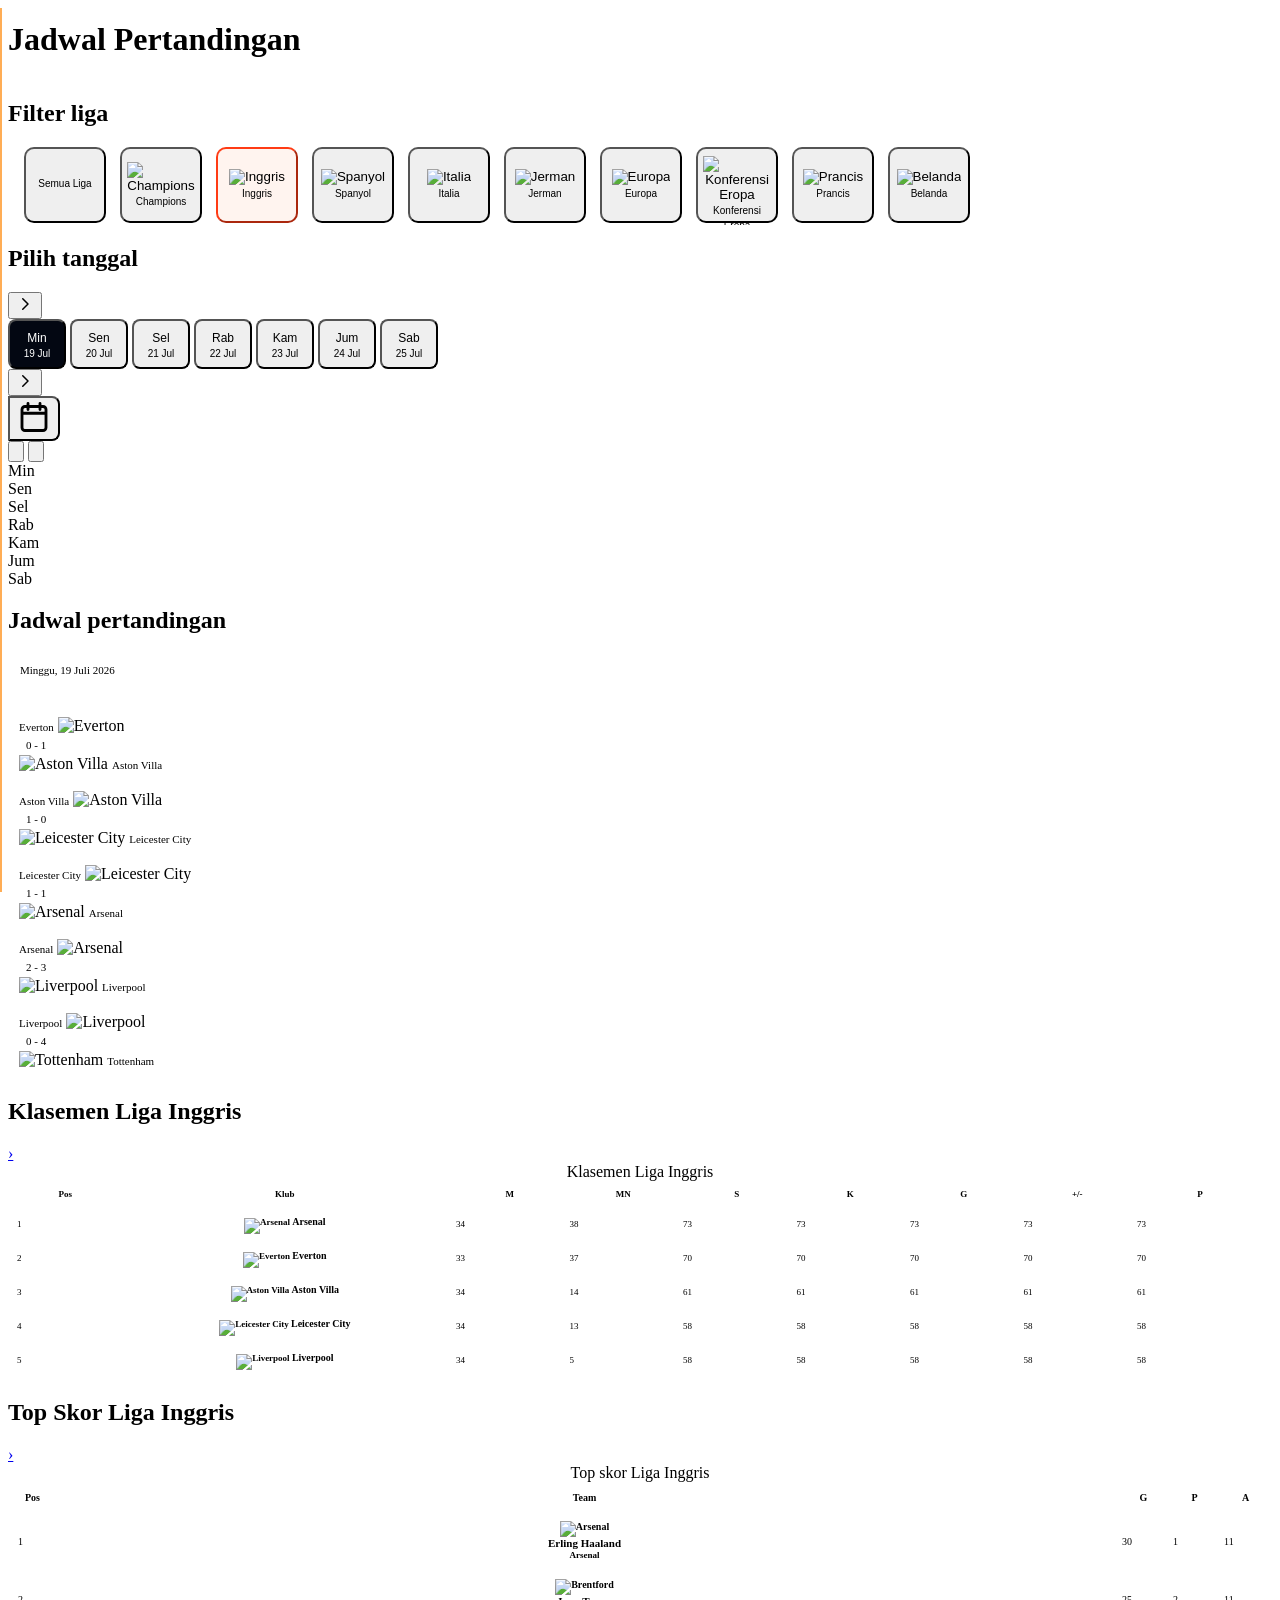
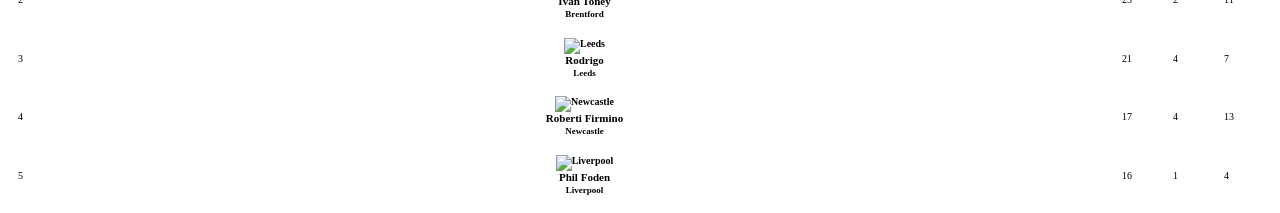
==== mobile/index.html @ e012c2a7 "chore(setup): initial commit" ====
<!doctype html>
<html lang="id">
  <head>
    <meta charset="UTF-8" />
    <meta name="viewport" content="width=device-width, initial-scale=1.0" />
    <title>Jadwal Pertandingan - Liga Inggris</title>

    <link rel="preconnect" href="https://fonts.googleapis.com" />
    <link rel="preconnect" href="https://fonts.gstatic.com" crossorigin />
    <link
      href="https://fonts.googleapis.com/css2?family=Inter:wght@400;500;600;700;800&display=swap"
      rel="stylesheet"
    />
    <script src="https://cdn.tailwindcss.com"></script>

    <script>
      // Tailwind runtime config untuk token desain yang dipakai di halaman ini.
      tailwind.config = {
        theme: {
          extend: {
            fontFamily: {
              sans: ["Inter", "sans-serif"],
            },
            colors: {
              ink: "#030712",
              orange: "#FF3B14",
              soft: "#F6F8FF",
              line: "#E5EAF4",
              defaultgray: "#4f4f4f",
            },
            boxShadow: {
              card: "0 1px 2px rgba(18, 35, 71, 0.03)",
              float: "0 12px 32px rgba(17, 24, 39, 0.12)",
            },
          },
        },
      };
    </script>

    <style>
      /* Mobile-first layout overrides untuk menjaga komponen tetap pas di viewport sempit. */
      html {
        scroll-behavior: smooth;
      }
      body {
        background: #fff;
        overflow-x: hidden;
      }
      .no-scrollbar::-webkit-scrollbar {
        display: none;
      }
      .no-scrollbar {
        -ms-overflow-style: none;
        scrollbar-width: none;
      }
      .league-card,
      .date-pill,
      .table-row {
        transition: 160ms ease;
      }

      /* State terpilih diset dari JavaScript saat filter liga/tanggal berubah. */
      .selected-league {
        background: #fff4ef !important;
        border-color: #ff3b14 !important;
      }
      .selected-date {
        background: #030712 !important;
        color: #fff !important;
      }
      .selected-date .date-sub {
        color: #fff !important;
      }
      .calendar-date-disabled {
        opacity: 0.35;
        cursor: not-allowed;
      }
      .table-row:last-child {
        border-bottom: 0;
      }
      .rank-line::before {
        content: "";
        position: absolute;
        left: 0px;
        top: 8px;
        bottom: 8px;
        width: 2px;
        background: transparent;
      }
      .rank-line.top-zone::before {
        background: #19c37d;
      }
      .rank-line.neutral-zone::before {
        background: #ffad55;
      }

      /* Komponen filter liga dibuat melebar agar bisa discroll horizontal di mobile. */
      main {
        width: 100%;
        max-width: none;
        padding: 0 !important;
      }
      .league-section {
        width: 100vw;
        overflow: hidden;
      }
      .league-filter-wrap {
        width: 100%;
        overflow-x: auto;
        padding: 0 16px 2px;
      }
      #league-filters {
        display: flex !important;
        width: max-content;
        gap: 14px !important;
      }
      .league-card {
        flex: 0 0 82px;
        width: 82px;
        min-width: 82px;
        height: 76px;
        min-height: 76px;
        padding: 7px 5px !important;
        gap: 5px !important;
        border-radius: 10px !important;
      }
      .league-card img {
        width: 27px !important;
        height: 27px !important;
      }
      .league-card > span {
        font-size: 10px !important;
        line-height: 1.15 !important;
      }
      .league-card > div {
        transform: scale(0.72);
        margin: -5px 0;
      }
      .date-picker-shell {
        border-radius: 8px 0 0 8px !important;
      }
      #date-pills-container {
        justify-content: flex-start !important;
        overflow-x: auto !important;
        scrollbar-width: none;
        -ms-overflow-style: none;
      }
      .date-pill {
        flex: 0 0 58px !important;
        min-width: 58px !important;
        max-width: 58px !important;
        height: 50px !important;
        padding: 9px 4px !important;
        border-radius: 8px !important;
      }
      .date-pill span:first-child {
        font-size: 12px !important;
        line-height: 1 !important;
      }
      .date-pill .date-sub {
        margin-top: 5px !important;
        font-size: 10px !important;
        line-height: 1 !important;
        white-space: nowrap;
      }
      #prev-days,
      #next-days {
        width: 34px !important;
      }
      #calendar-toggle-btn {
        width: 52px !important;
        border-radius: 0 8px 8px 0 !important;
        box-shadow: none !important;
      }

      /* Card pertandingan dipadatkan agar nama tim, logo, dan skor tetap satu baris. */
      #match-content-container {
        margin-top: -2px;
      }
      #match-content-container article {
        border-radius: 12px !important;
      }
      #match-content-container article > div:first-child {
        min-height: 40px;
        padding: 8px 12px !important;
      }
      #match-content-container article > div:first-child span {
        font-size: 11px !important;
      }
      #match-content-container article > div:last-child > div {
        min-height: 50px;
        padding: 9px 11px !important;
      }
      #match-content-container article img {
        width: 23px !important;
        height: 23px !important;
      }
      #match-content-container article .grid {
        gap: 6px !important;
      }
      #match-content-container article .grid > div:first-child,
      #match-content-container article .grid > div:last-child {
        gap: 6px !important;
      }
      #match-content-container article .grid > div:first-child span,
      #match-content-container article .grid > div:last-child span {
        font-size: 11px !important;
      }
      #match-content-container article .grid > div:nth-child(2) {
        padding: 4px 7px !important;
        font-size: 11px !important;
      }

      /* Tabel memakai fixed layout dan ellipsis agar kolom statistik tidak overflow. */
      #standings-table,
      #scorers-table {
        width: 100% !important;
        min-width: 0 !important;
        table-layout: fixed;
      }
      #standings-table th,
      #standings-table td {
        padding: 7px 2px !important;
        font-size: 9px !important;
        line-height: 1.1;
      }
      #standings-table th {
        white-space: nowrap;
      }
      #standings-table th:first-child,
      #standings-table td:first-child {
        width: 27px !important;
        padding-left: 7px !important;
      }
      #standings-table th:nth-child(2),
      #standings-table td:nth-child(2) {
        width: 110px !important;
      }
      #standings-table th:nth-child(n + 3):nth-child(-n + 8),
      #standings-table td:nth-child(n + 3):nth-child(-n + 8) {
        width: 34px !important;
      }
      #standings-table th:last-child,
      #standings-table td:last-child {
        width: 37px !important;
        padding-right: 7px !important;
      }
      #standings-table .club-cell {
        min-width: 0;
        gap: 5px !important;
      }
      #standings-table .club-cell img {
        width: 19px !important;
        height: 19px !important;
        flex-shrink: 0;
      }
      #standings-table .club-cell span {
        min-width: 0;
        overflow: hidden;
        text-overflow: ellipsis;
        white-space: nowrap;
        font-size: 10px !important;
      }
      #scorers-table th,
      #scorers-table td {
        padding: 8px 3px !important;
        font-size: 10px !important;
      }
      #scorers-table th:first-child,
      #scorers-table td:first-child {
        width: 29px !important;
        padding-left: 8px !important;
      }
      #scorers-table th:nth-child(2),
      #scorers-table td:nth-child(2) {
        width: auto !important;
      }
      #scorers-table th:nth-child(n + 3),
      #scorers-table td:nth-child(n + 3) {
        width: 43px !important;
      }
      #scorers-table .player-cell {
        min-width: 0;
        gap: 6px !important;
      }
      #scorers-table .player-cell img {
        width: 21px !important;
        height: 21px !important;
        flex-shrink: 0;
      }
      #scorers-table .player-name {
        font-size: 11px !important;
        line-height: 1.15 !important;
        white-space: nowrap;
        overflow: hidden;
        text-overflow: ellipsis;
      }
      #scorers-table .player-club {
        margin-top: 2px !important;
        font-size: 9px !important;
        line-height: 1.1 !important;
        white-space: nowrap;
        overflow: hidden;
        text-overflow: ellipsis;
      }
    </style>
  </head>

  <body class="bg-white text-ink font-sans antialiased">
    <div class="w-full">
      <main>
        <!-- Header utama halaman jadwal. -->
        <header class="px-4 pt-5 mb-6" aria-labelledby="page-title">
          <div class="flex items-end justify-between gap-4">
            <div>
              <h1
                id="page-title"
                class="text-[30px] font-extrabold leading-none"
              >
                Jadwal Pertandingan
              </h1>
            </div>
          </div>
        </header>

        <!-- Filter liga dirender dari array leagueFilters di script. -->
        <section
          class="league-section mb-5 -mr-5"
          aria-labelledby="league-filter-title"
        >
          <h2 id="league-filter-title" class="sr-only">Filter liga</h2>
          <div class="league-filter-wrap no-scrollbar">
            <div id="league-filters" class="flex"></div>
          </div>
        </section>

        <!-- Navigasi tanggal: pill 4 hari, tombol maju/mundur, dan popup kalender. -->
        <section
          class="relative mb-6 px-4"
          aria-labelledby="date-selector-title"
        >
          <h2 id="date-selector-title" class="sr-only">Pilih tanggal</h2>
          <div class="flex">
            <div
              class="date-picker-shell flex min-w-0 flex-1 items-center overflow-hidden rounded-lg border border-line bg-white shadow-card"
            >
              <button
                id="prev-days"
                type="button"
                aria-label="Hari sebelumnya"
                class="flex h-full w-8 shrink-0 items-center justify-center text-defaultgray transition hover:bg-gray-50 hover:text-ink"
              >
                <svg
                  viewBox="0 0 24 24"
                  class="h-4 w-4 rotate-180"
                  fill="none"
                  stroke="currentColor"
                  stroke-width="2"
                >
                  <path
                    stroke-linecap="round"
                    stroke-linejoin="round"
                    d="m9 5 7 7-7 7"
                  />
                </svg>
              </button>

              <div
                id="date-pills-container"
                class="no-scrollbar flex min-w-0 flex-1 items-stretch justify-center overflow-x-auto"
              ></div>

              <button
                id="next-days"
                type="button"
                aria-label="Hari berikutnya"
                class="flex h-full w-8 shrink-0 items-center justify-center text-defaultgray transition hover:bg-gray-50 hover:text-ink"
              >
                <svg
                  viewBox="0 0 24 24"
                  class="h-4 w-4"
                  fill="none"
                  stroke="currentColor"
                  stroke-width="2"
                >
                  <path
                    stroke-linecap="round"
                    stroke-linejoin="round"
                    d="m9 5 7 7-7 7"
                  />
                </svg>
              </button>
            </div>

            <button
              id="calendar-toggle-btn"
              type="button"
              title="Buka kalender"
              aria-haspopup="dialog"
              aria-controls="calendar-dropdown"
              aria-expanded="false"
              class="flex w-14 shrink-0 items-center justify-center rounded-lg border-y border-r border-line bg-white text-ink shadow-card transition hover:bg-gray-50"
            >
              <svg
                viewBox="0 0 24 24"
                class="h-[19px] w-[19px]"
                fill="none"
                stroke="currentColor"
                stroke-width="1.9"
              >
                <path
                  stroke-linecap="round"
                  stroke-linejoin="round"
                  d="M8 3v4M16 3v4M4.5 9.5h15M6 5h12a2 2 0 0 1 2 2v12a2 2 0 0 1-2 2H6a2 2 0 0 1-2-2V7a2 2 0 0 1 2-2Z"
                />
              </svg>
            </button>
          </div>

          <!-- Popup kalender dibuat ulang setiap bulan/tanggal berubah. -->
          <div
            id="calendar-dropdown"
            role="dialog"
            aria-label="Kalender pertandingan"
            aria-hidden="true"
            class="absolute -translate-x-1/2 left-1/2 top-[58px] z-50 w-[85svw] rounded-2xl border border-line bg-white p-4 shadow-float hidden"
          >
            <div
              class="mb-3 flex items-center justify-between border-b border-gray-100 pb-3"
            >
              <button
                id="cal-prev-month"
                type="button"
                class="rounded-lg p-2 hover:bg-gray-100"
              >
                <svg
                  viewBox="0 0 24 24"
                  class="h-4 w-4 rotate-180"
                  fill="none"
                  stroke="currentColor"
                  stroke-width="2"
                >
                  <path
                    stroke-linecap="round"
                    stroke-linejoin="round"
                    d="m9 5 7 7-7 7"
                  />
                </svg>
              </button>
              <span id="cal-month-year" class="text-sm font-bold"></span>
              <button
                id="cal-next-month"
                type="button"
                class="rounded-lg p-2 hover:bg-gray-100"
              >
                <svg
                  viewBox="0 0 24 24"
                  class="h-4 w-4"
                  fill="none"
                  stroke="currentColor"
                  stroke-width="2"
                >
                  <path
                    stroke-linecap="round"
                    stroke-linejoin="round"
                    d="m9 5 7 7-7 7"
                  />
                </svg>
              </button>
            </div>

            <div
              class="mb-2 grid grid-cols-7 gap-1 text-center text-[11px] font-bold text-gray-500"
            >
              <div>Min</div>
              <div>Sen</div>
              <div>Sel</div>
              <div>Rab</div>
              <div>Kam</div>
              <div>Jum</div>
              <div>Sab</div>
            </div>
            <div
              id="cal-days-grid"
              class="grid grid-cols-7 gap-1 text-center text-xs"
            ></div>
          </div>
        </section>

        <!-- Container hasil render jadwal pertandingan per tanggal dan liga. -->
        <section class="px-4" aria-labelledby="matches-title">
          <h2 id="matches-title" class="sr-only">Jadwal pertandingan</h2>
          <div
            id="match-content-container"
            class="space-y-5"
            aria-live="polite"
            aria-atomic="true"
          ></div>
        </section>

        <!-- Tabel klasemen dirender dari data standings. -->
        <section class="mt-8 px-4" aria-labelledby="standings-heading">
          <div class="mb-4 flex items-center justify-between gap-4">
            <div>
              <h2
                id="standings-heading"
                class="mt-1 text-lg font-extrabold tracking-[-0.02em]"
              >
                Klasemen Liga Inggris
              </h2>
            </div>
            <a
              href="#"
              aria-label="Lihat klasemen lengkap"
              class="shrink-0 text-base font-medium text-[#0042A5] hover:underline"
              >›</a
            >
          </div>

          <div
            class="overflow-hidden rounded-xl border border-line bg-white shadow-card"
          >
            <div class="overflow-hidden">
              <table id="standings-table" class="w-full border-collapse">
                <caption class="sr-only">
                  Klasemen Liga Inggris
                </caption>
                <thead class="bg-soft">
                  <tr
                    class="border-b border-line text-xs font-bold text-defaultgray"
                  >
                    <th scope="col" class="max-w-5 pl-2 py-3 text-left">Pos</th>
                    <th scope="col" class="max-w-20 px-2 py-3 text-left">
                      Klub
                    </th>
                    <th scope="col" class="max-w-5 py-3 text-center">M</th>
                    <th scope="col" class="max-w-5 py-3 text-center">MN</th>
                    <th scope="col" class="max-w-5 py-3 text-center">S</th>
                    <th scope="col" class="max-w-5 py-3 text-center">K</th>
                    <th scope="col" class="max-w-5 py-3 text-center">G</th>
                    <th scope="col" class="max-w-5 py-3 text-center">+/-</th>
                    <th scope="col" class="max-w-5 pr-2 py-3 text-center">P</th>
                  </tr>
                </thead>
                <tbody id="standings-body"></tbody>
              </table>
            </div>
          </div>
        </section>

        <!-- Tabel top skor dirender dari data scorers. -->
        <section class="mt-8 px-4" aria-labelledby="scorers-heading">
          <div class="mb-4 flex items-center justify-between gap-4">
            <div>
              <h2
                id="scorers-heading"
                class="mt-1 text-lg font-extrabold tracking-[-0.02em]"
              >
                Top Skor Liga Inggris
              </h2>
            </div>
            <a
              href="#"
              aria-label="Lihat top skor lengkap"
              class="shrink-0 text-base font-medium text-[#0042A5] hover:underline"
              >›</a
            >
          </div>

          <div
            class="overflow-hidden rounded-xl border border-line bg-white shadow-card"
          >
            <div class="overflow-hidden">
              <table id="scorers-table" class="w-full border-collapse">
                <caption class="sr-only">
                  Top skor Liga Inggris
                </caption>
                <thead class="bg-soft">
                  <tr
                    class="border-b border-line text-xs font-bold text-defaultgray"
                  >
                    <th scope="col" class="w-16 px-4 py-3 text-center">Pos</th>
                    <th scope="col" class="px-2 py-3 text-left">Team</th>
                    <th scope="col" class="w-24 px-4 py-3 text-center">G</th>
                    <th scope="col" class="w-24 px-4 py-3 text-center">P</th>
                    <th scope="col" class="w-24 px-4 py-3 text-center">A</th>
                  </tr>
                </thead>
                <tbody id="scorers-body"></tbody>
              </table>
            </div>
          </div>
        </section>
      </main>
    </div>

    <script>
      (() => {
        "use strict";

        // Data filter liga. id dipakai untuk mencocokkan item di matchDatabase.
        const leagueFilters = [
          {
            id: "semua",
            name: "Semua Liga",
            type: "grid",
          },
          {
            id: "champions",
            name: "Champions",
            logo: "https://assets.football-logos.cc/logos/italy/1500x1500/serie-a.0e7a37ed.png",
          },
          {
            id: "inggris",
            name: "Inggris",
            logo: "https://assets.football-logos.cc/logos/england/1500x1500/english-premier-league.4d68127f.png",
          },
          {
            id: "spanyol",
            name: "Spanyol",
            logo: "https://assets.football-logos.cc/logos/italy/1500x1500/juventus.309408e0.png",
          },
          {
            id: "italia",
            name: "Italia",
            logo: "https://assets.football-logos.cc/logos/italy/1500x1500/milan.6b4c62be.png",
          },
          {
            id: "jerman",
            name: "Jerman",
            logo: "https://assets.football-logos.cc/logos/italy/1500x1500/inter.d4ebfb95.png",
          },
          {
            id: "europa",
            name: "Europa",
            logo: "https://assets.football-logos.cc/logos/italy/1500x1500/napoli.3e57a185.png",
          },
          {
            id: "konferensi",
            name: "Konferensi Eropa",
            logo: "https://assets.football-logos.cc/logos/italy/1500x1500/roma.90753835.png",
          },
          {
            id: "prancis",
            name: "Prancis",
            logo: "https://assets.football-logos.cc/logos/italy/1500x1500/lazio.b6301260.png",
          },
          {
            id: "belanda",
            name: "Belanda",
            logo: "https://assets.football-logos.cc/logos/italy/1500x1500/fiorentina.3a19a902.png",
          },
        ];

        // Lookup logo tim. Fallback logo dipakai saat nama tim tidak ada di mapping ini.
        const teamLogo = {
          Everton:
            "https://assets.football-logos.cc/logos/england/1500x1500/everton.61ae3574.png",
          "Aston Villa":
            "https://assets.football-logos.cc/logos/england/1500x1500/aston-villa.5265a6b0.png",
          "Leicester City":
            "https://assets.football-logos.cc/logos/england/1500x1500/brentford.b03197ef.png",
          Arsenal:
            "https://assets.football-logos.cc/logos/england/1500x1500/arsenal.d4144b2a.png",
          Liverpool:
            "https://assets.football-logos.cc/logos/england/1500x1500/liverpool.d03fd250.png",
          Tottenham:
            "https://assets.football-logos.cc/logos/england/1500x1500/tottenham.b32501c6.png",
          "Manchester City":
            "https://assets.football-logos.cc/logos/england/1500x1500/manchester-city.8d2b6688.png",
          "Manchester United":
            "https://assets.football-logos.cc/logos/england/1500x1500/manchester-united.104c5aa9.png",
          Leverkusen:
            "https://assets.football-logos.cc/logos/england/1500x1500/newcastle.c19d66db.png",
          Leipzig:
            "https://assets.football-logos.cc/logos/england/1500x1500/arsenal.d4144b2a.png",
          "Bayern Munchen":
            "https://assets.football-logos.cc/logos/england/1500x1500/newcastle.c19d66db.png",
          Dortmund:
            "https://assets.football-logos.cc/logos/england/1500x1500/arsenal.d4144b2a.png",
          Ajax: "https://assets.football-logos.cc/logos/england/1500x1500/everton.61ae3574.png",
          Porto:
            "https://assets.football-logos.cc/logos/england/1500x1500/aston-villa.5265a6b0.png",
        };

        // Data jadwal dummy per tanggal: [leagueId, homeTeam, awayTeam, scoreOrTime].
        const matchDatabase = {
          "2026-07-19": [
            ["inggris", "Everton", "Aston Villa", "0 - 1"],
            ["inggris", "Aston Villa", "Leicester City", "1 - 0"],
            ["inggris", "Leicester City", "Arsenal", "1 - 1"],
            ["inggris", "Arsenal", "Liverpool", "2 - 3"],
            ["inggris", "Liverpool", "Tottenham", "0 - 4"],
          ],
          "2026-07-20": [
            ["inggris", "Everton", "Aston Villa", "20:00"],
            ["inggris", "Leicester City", "Arsenal", "21:00"],
            ["spanyol", "Real Madrid", "Barcelona", "22:00"],
          ],
          "2026-07-21": [
            ["italia", "Juventus", "AC Milan", "20:30"],
            ["inggris", "Liverpool", "Tottenham", "01:30"],
          ],
          "2026-07-22": [["jerman", "Bayern Munchen", "Dortmund", "21:00"]],
          "2026-07-23": [
            ["champions", "Everton", "Aston Villa", "20:00"],
            ["champions", "Leicester City", "Arsenal", "21:00"],
            ["inggris", "Liverpool", "Tottenham", "01:30"],
            ["spanyol", "Valencia", "Sevilla", "20:00"],
            ["italia", "Inter Milan", "Napoli", "22:00"],
          ],
          "2026-07-24": [["jerman", "Leverkusen", "Leipzig", "19:30"]],
          "2026-07-25": [["europa", "Ajax", "Porto", "21:00"]],
          "2026-07-26": [
            ["inggris", "Manchester City", "Manchester United", "17:00"],
          ],
        };

        // Data klasemen dan top skor sementara untuk mengisi tabel di bawah jadwal.
        const standings = [
          {
            pos: 1,
            club: "Arsenal",
            played: 34,
            win: 38,
            draw: 73,
            loss: 73,
            goals: 73,
            diff: 73,
            points: 73,
          },
          {
            pos: 2,
            club: "Everton",
            played: 33,
            win: 37,
            draw: 70,
            loss: 70,
            goals: 70,
            diff: 70,
            points: 70,
          },
          {
            pos: 3,
            club: "Aston Villa",
            played: 34,
            win: 14,
            draw: 61,
            loss: 61,
            goals: 61,
            diff: 61,
            points: 61,
          },
          {
            pos: 4,
            club: "Leicester City",
            played: 34,
            win: 13,
            draw: 58,
            loss: 58,
            goals: 58,
            diff: 58,
            points: 58,
          },
          {
            pos: 5,
            club: "Liverpool",
            played: 34,
            win: 5,
            draw: 58,
            loss: 58,
            goals: 58,
            diff: 58,
            points: 58,
          },
        ];

        const scorers = [
          {
            pos: 1,
            player: "Erling Haaland",
            club: "Arsenal",
            goals: 30,
            pen: 1,
            assist: 11,
          },
          {
            pos: 2,
            player: "Ivan Toney",
            club: "Brentford",
            goals: 25,
            pen: 2,
            assist: 11,
          },
          {
            pos: 3,
            player: "Rodrigo",
            club: "Leeds",
            goals: 21,
            pen: 4,
            assist: 7,
          },
          {
            pos: 4,
            player: "Roberti Firmino",
            club: "Newcastle",
            goals: 17,
            pen: 4,
            assist: 13,
          },
          {
            pos: 5,
            player: "Phil Foden",
            club: "Liverpool",
            goals: 16,
            pen: 1,
            assist: 4,
          },
        ];

        const daysIndo = [
          "Minggu",
          "Senin",
          "Selasa",
          "Rabu",
          "Kamis",
          "Jumat",
          "Sabtu",
        ];
        const monthsIndo = [
          "Januari",
          "Februari",
          "Maret",
          "April",
          "Mei",
          "Juni",
          "Juli",
          "Agustus",
          "September",
          "Oktober",
          "November",
          "Desember",
        ];

        // State halaman. currentDate dan selectedLeague menjadi sumber utama render.
        let currentDate = new Date(2026, 6, 19);
        let selectedLeague = "inggris";
        let calendarDate = new Date(currentDate);

        // Cache elemen DOM yang sering di-update supaya render function tetap ringkas.
        const leagueFiltersEl = document.getElementById("league-filters");
        const datePillsContainer = document.getElementById(
          "date-pills-container",
        );
        const matchContentContainer = document.getElementById(
          "match-content-container",
        );
        const calendarDropdown = document.getElementById("calendar-dropdown");
        const calendarToggleBtn = document.getElementById(
          "calendar-toggle-btn",
        );
        const calMonthYear = document.getElementById("cal-month-year");
        const calDaysGrid = document.getElementById("cal-days-grid");
        const standingsBody = document.getElementById("standings-body");
        const scorersBody = document.getElementById("scorers-body");
        const syncCalendarState = (isVisible) => {
          calendarToggleBtn.setAttribute("aria-expanded", String(isVisible));
          calendarDropdown.setAttribute("aria-hidden", String(!isVisible));
        };

        // Helper format tanggal untuk key database dan label tanggal berbahasa Indonesia.
        const formatDateKey = (date) =>
          `${date.getFullYear()}-${String(date.getMonth() + 1).padStart(2, "0")}-${String(date.getDate()).padStart(2, "0")}`;

        const niceDate = (date) =>
          `${daysIndo[date.getDay()]}, ${date.getDate()} ${monthsIndo[date.getMonth()]} ${date.getFullYear()}`;

        const leagueById = (id) => leagueFilters.find((l) => l.id === id);

        // Render filter liga dan bind ulang click listener setelah innerHTML diganti.
        function renderLeagueFilters() {
          leagueFiltersEl.innerHTML = leagueFilters
            .map((league) => {
              const isActive = selectedLeague === league.id;

              return `
            <button
              type="button"
              data-league="${league.id}"
              aria-pressed="${isActive}"
              class="league-card flex flex-col items-center justify-center gap-3 rounded-xl border border-line first:bg-white bg-[#F6F8FF] px-4 py-3 text-center hover:selected-league ${isActive ? "selected-league" : ""}"
            >
              ${
                league.type === "grid"
                  ? `
                    <div class="grid grid-cols-2 gap-1.5">
                      ${Array.from({ length: 4 })
                        .map(
                          () =>
                            `<span class="h-3.5 w-3.5 rounded-[2px] bg-defaultgray"></span>`,
                        )
                        .join("")}
                    </div>
                  `
                  : `<img src="${league.logo}" alt="${league.name}" class="h-10 w-10 object-contain" />`
              }
              <span class="${isActive ? "font-semibold text-ink" : "text-[#030712]"} text-[12px] leading-tight">
                ${league.name === "Konferensi Eropa" ? "Konferensi<br>Eropa" : league.name}
              </span>
            </button>
          `;
            })
            .join("");

          leagueFiltersEl
            .querySelectorAll("[data-league]")
            .forEach((button) => {
              button.addEventListener("click", () => {
                selectedLeague = button.dataset.league;
                renderLeagueFilters();
                renderMatches();
              });
            });
        }

        // Render empat pill tanggal berurutan dimulai dari currentDate.
        function renderDatePills() {
          const start = new Date(currentDate);

          datePillsContainer.innerHTML = Array.from({ length: 7 })
            .map((_, index) => {
              const date = new Date(start);
              date.setDate(start.getDate() + index);

              const selected =
                formatDateKey(date) === formatDateKey(currentDate);
              return `
            <button
              type="button"
              data-date="${formatDateKey(date)}"
              aria-pressed="${selected}"
              class="date-pill px-2 py-2 rounded-lg ${selected ? "selected-date" : "hover:bg-gray-50"}"
            >
              <span class="block text-xs font-bold">${daysIndo[date.getDay()].slice(0, 3)}</span>
              <span class="date-sub block text-[10px] ${selected ? "text-white" : "text-[#030712]"}">
                ${date.getDate()} ${monthsIndo[date.getMonth()].slice(0, 3)}
              </span>
            </button>
          `;
            })
            .join("");

          datePillsContainer
            .querySelectorAll("[data-date]")
            .forEach((button) => {
              button.addEventListener("click", () => {
                currentDate = new Date(`${button.dataset.date}T00:00:00`);
                renderDatePills();
                renderMatches();
              });
            });
        }

        // Template satu baris pertandingan. value bisa berupa skor final atau jam kick-off.
        function matchRow(home, away, value) {
          const homeLogo =
            teamLogo[home] ||
            "https://assets.football-logos.cc/logos/england/1500x1500/everton.61ae3574.png";
          const awayLogo =
            teamLogo[away] ||
            "https://assets.football-logos.cc/logos/england/1500x1500/aston-villa.5265a6b0.png";
          const isScore = value.includes("-");

          return `
          <div class="grid grid-cols-[1fr_auto_1fr] items-center gap-3 px-4 py-3.5">
            <div class="flex min-w-0 items-center justify-end gap-2.5 gap-3">
              <span class="truncate text-right text-sm font-medium text-gray-800 text-[14px]">${home}</span>
              <img src="${homeLogo}" alt="${home}" class="h-6 w-6 shrink-0 object-contain" />
            </div>

            <div class="rounded-md ${isScore ? "border border-[#FF3B14]/10 bg-[#FFF4EF] text-ink" : "bg-soft text-gray-700"} px-2.5 py-1 text-[14px] whitespace-nowrap">
              ${value}
            </div>

            <div class="flex min-w-0 items-center gap-2.5 gap-3">
              <img src="${awayLogo}" alt="${away}" class="h-6 w-6 shrink-0 object-contain" />
              <span class="truncate font-medium text-defaultgray text-sm">${away}</span>
            </div>
          </div>
        `;
        }

        // Filter pertandingan berdasarkan tanggal/liga, lalu kelompokkan per liga.
        function renderMatches() {
          const dateKey = formatDateKey(currentDate);
          const matches = matchDatabase[dateKey] || [];
          const filtered =
            selectedLeague === "semua"
              ? matches
              : matches.filter((m) => m[0] === selectedLeague);

          if (!filtered.length) {
            matchContentContainer.innerHTML = `
            <div class="rounded-2xl border border-line bg-white px-6 py-12 text-center shadow-card">
              <div class="mx-auto mb-3 flex h-10 w-10 items-center justify-center rounded-full bg-soft text-gray-500">
                <svg viewBox="0 0 24 24" class="h-5 w-5" fill="none" stroke="currentColor" stroke-width="1.8">
                  <circle cx="12" cy="12" r="9"></circle>
                  <path stroke-linecap="round" d="M12 8v4m0 4h.01"></path>
                </svg>
              </div>
              <p class="text-sm font-semibold text-gray-700">Tidak ada jadwal pertandingan</p>
              <p class="mt-1 text-xs text-gray-400">${niceDate(currentDate)}</p>
            </div>
          `;
            return;
          }

          const groups = {};
          filtered.forEach(([leagueId, home, away, result]) => {
            if (!groups[leagueId]) groups[leagueId] = [];
            groups[leagueId].push({ home, away, result });
          });

          matchContentContainer.innerHTML = Object.entries(groups)
            .map(([leagueId, group]) => {
              const league = leagueById(leagueId);

              return `
            <article class="overflow-hidden bg-white shadow-card">
              <div class="flex items-center justify-center gap-4 bg-soft px-4 py-3 px-5">
                <div class="flex items-center gap-2.5">
                  ${
                    league.logo && selectedLeague === "semua"
                      ? `<img src="${league.logo}" alt="${league.name}" class="h-5 w-5 object-contain" />
                         <h3 class="text-sm font-bold text-ink">${league.name}</h3>
                        `
                      : ``
                  }
                </div>
                <span class="text-sm font-bold text-ink">${niceDate(currentDate)}</span>
              </div>

              <div class="divide-y divide-line">
                ${group.map((m) => matchRow(m.home, m.away, m.result)).join("")}
              </div>
            </article>
          `;
            })
            .join("");
        }

        // Render kalender bulanan beserta marker kecil untuk tanggal yang punya jadwal.
        function renderCalendar() {
          const year = calendarDate.getFullYear();
          const month = calendarDate.getMonth();
          calMonthYear.textContent = `${monthsIndo[month]} ${year}`;

          const firstDay = new Date(year, month, 1).getDay();
          const totalDays = new Date(year, month + 1, 0).getDate();
          const prevTotalDays = new Date(year, month, 0).getDate();

          let html = "";

          for (let i = firstDay - 1; i >= 0; i--) {
            html += `<span class="p-2 text-gray-300">${prevTotalDays - i}</span>`;
          }

          for (let day = 1; day <= totalDays; day++) {
            const date = new Date(year, month, day);
            const key = formatDateKey(date);
            const active = key === formatDateKey(currentDate);
            const hasMatches = matchDatabase[key] !== undefined;
            const disabled = !hasMatches;

            html += `
            <button
              type="button"
              data-calendar-date="${key}"
              aria-pressed="${active}"
              ${disabled ? "disabled" : ""}
              class="relative rounded-lg p-2.5 ${disabled ? "calendar-date-disabled" : active ? "bg-ink text-white" : "text-gray-700 hover:bg-soft"}"
            >
              ${day}
              ${hasMatches && !active ? `<span class="absolute bottom-1 left-1/2 h-1 w-1 -translate-x-1/2 rounded-full bg-[#FF3B14]"></span>` : ""}
            </button>
          `;
          }

          calDaysGrid.innerHTML = html;

          calDaysGrid
            .querySelectorAll("[data-calendar-date]")
            .forEach((button) => {
              button.addEventListener("click", () => {
                if (button.disabled) return;
                currentDate = new Date(
                  `${button.dataset.calendarDate}T00:00:00`,
                );
                calendarDate = new Date(currentDate);
                calendarDropdown.classList.add("hidden");
                syncCalendarState(false);
                renderDatePills();
                renderMatches();
              });
            });
        }

        // Render tabel klasemen dan top skor dari data statis.
        function renderTables() {
          standingsBody.innerHTML = standings
            .map(
              (row) => `
          <tr class="table-row border-b border-line relative">
            <td class="relative rank-line text-center ${row.pos <= 4 ? "top-zone" : "neutral-zone"} px-4 py-3.5 text-sm font-semibold text-gray-700">${row.pos}</td>
            <th scope="row" class="px-2 py-3.5 text-left font-normal">
              <div class="club-cell flex min-w-0 items-center gap-2.5">
                <img
                  src="${teamLogo[row.club] || teamLogo.Everton}"
                  alt="${row.club}"
                  class="h-7 w-7 object-contain"
                />
                <span class="text-sm text-defaultgray">${row.club}</span>
              </div>
            </th>
            <td class="px-2 py-3.5 text-center text-sm text-ink">${row.played}</td>
            <td class="px-2 py-3.5 text-center text-sm text-ink">${row.win}</td>
            <td class="px-2 py-3.5 text-center text-sm text-ink ">${row.draw}</td>
            <td class="px-2 py-3.5 text-center text-sm text-ink ">${row.loss}</td>
            <td class="px-2 py-3.5 text-center text-sm text-ink ">${row.goals}</td>
            <td class="px-2 py-3.5 text-center text-sm text-ink ">${row.diff}</td>
            <td class="px-2 py-3.5 text-center text-sm font-extrabold text-ink">${row.points}</td>
          </tr>
        `,
            )
            .join("");

          scorersBody.innerHTML = scorers
            .map(
              (row, index) => `
          <tr class="table-row border-b border-line ${index === 0 ? "bg-[#FFF9F5]" : ""}">
            <td class="px-4 py-3.5 text-sm font-semibold text-ink text-center">${row.pos}</td>
            <th scope="row" class="px-2 py-3.5 text-left font-normal">
              <div class="player-cell flex min-w-0 items-center gap-2.5">
                <img
                  src="${teamLogo[row.club] || teamLogo.Everton}"
                  alt="${row.club}"
                  class="h-6 w-6 object-contain"
                />
                <div class="min-w-0">
                  <div class="player-name truncate text-sm font-bold text-defaultgray">${row.player}</div>
                  <div class="player-club mt-0.5 text-sm text-defaultgray">${row.club}</div>
                </div>
              </div>
            </th>
            <td class="px-4 py-3.5 text-center text-sm text-ink">${row.goals}</td>
            <td class="px-4 py-3.5 text-center text-sm text-ink">${row.pen}</td>
            <td class="px-4 py-3.5 text-center text-sm text-ink">${row.assist}</td>
          </tr>
        `,
            )
            .join("");
        }

        // Event handlers untuk navigasi tanggal, kalender, dan click-away popup.
        document.getElementById("prev-days").addEventListener("click", () => {
          currentDate.setDate(currentDate.getDate() - 1);
          renderDatePills();
          renderMatches();
        });

        document.getElementById("next-days").addEventListener("click", () => {
          currentDate.setDate(currentDate.getDate() + 1);
          renderDatePills();
          renderMatches();
        });

        calendarToggleBtn.addEventListener("click", (event) => {
          event.stopPropagation();
          calendarDropdown.classList.toggle("hidden");
          syncCalendarState(!calendarDropdown.classList.contains("hidden"));
          renderCalendar();
        });

        document
          .getElementById("cal-prev-month")
          .addEventListener("click", () => {
            calendarDate.setMonth(calendarDate.getMonth() - 1);
            renderCalendar();
          });

        document
          .getElementById("cal-next-month")
          .addEventListener("click", () => {
            calendarDate.setMonth(calendarDate.getMonth() + 1);
            renderCalendar();
          });

        document.addEventListener("click", (event) => {
          if (
            !calendarDropdown.contains(event.target) &&
            !calendarToggleBtn.contains(event.target)
          ) {
            calendarDropdown.classList.add("hidden");
            syncCalendarState(false);
          }
        });

        renderLeagueFilters();
        renderDatePills();
        renderMatches();
        renderTables();
        syncCalendarState(false);

        // Saat breakpoint mobile berubah, pill tanggal dihitung ulang agar ukuran tetap stabil.
        const mobileQuery = window.matchMedia("(max-width: 767px)");
        mobileQuery.addEventListener("change", () => renderDatePills());
      })();
    </script>
  </body>
</html>
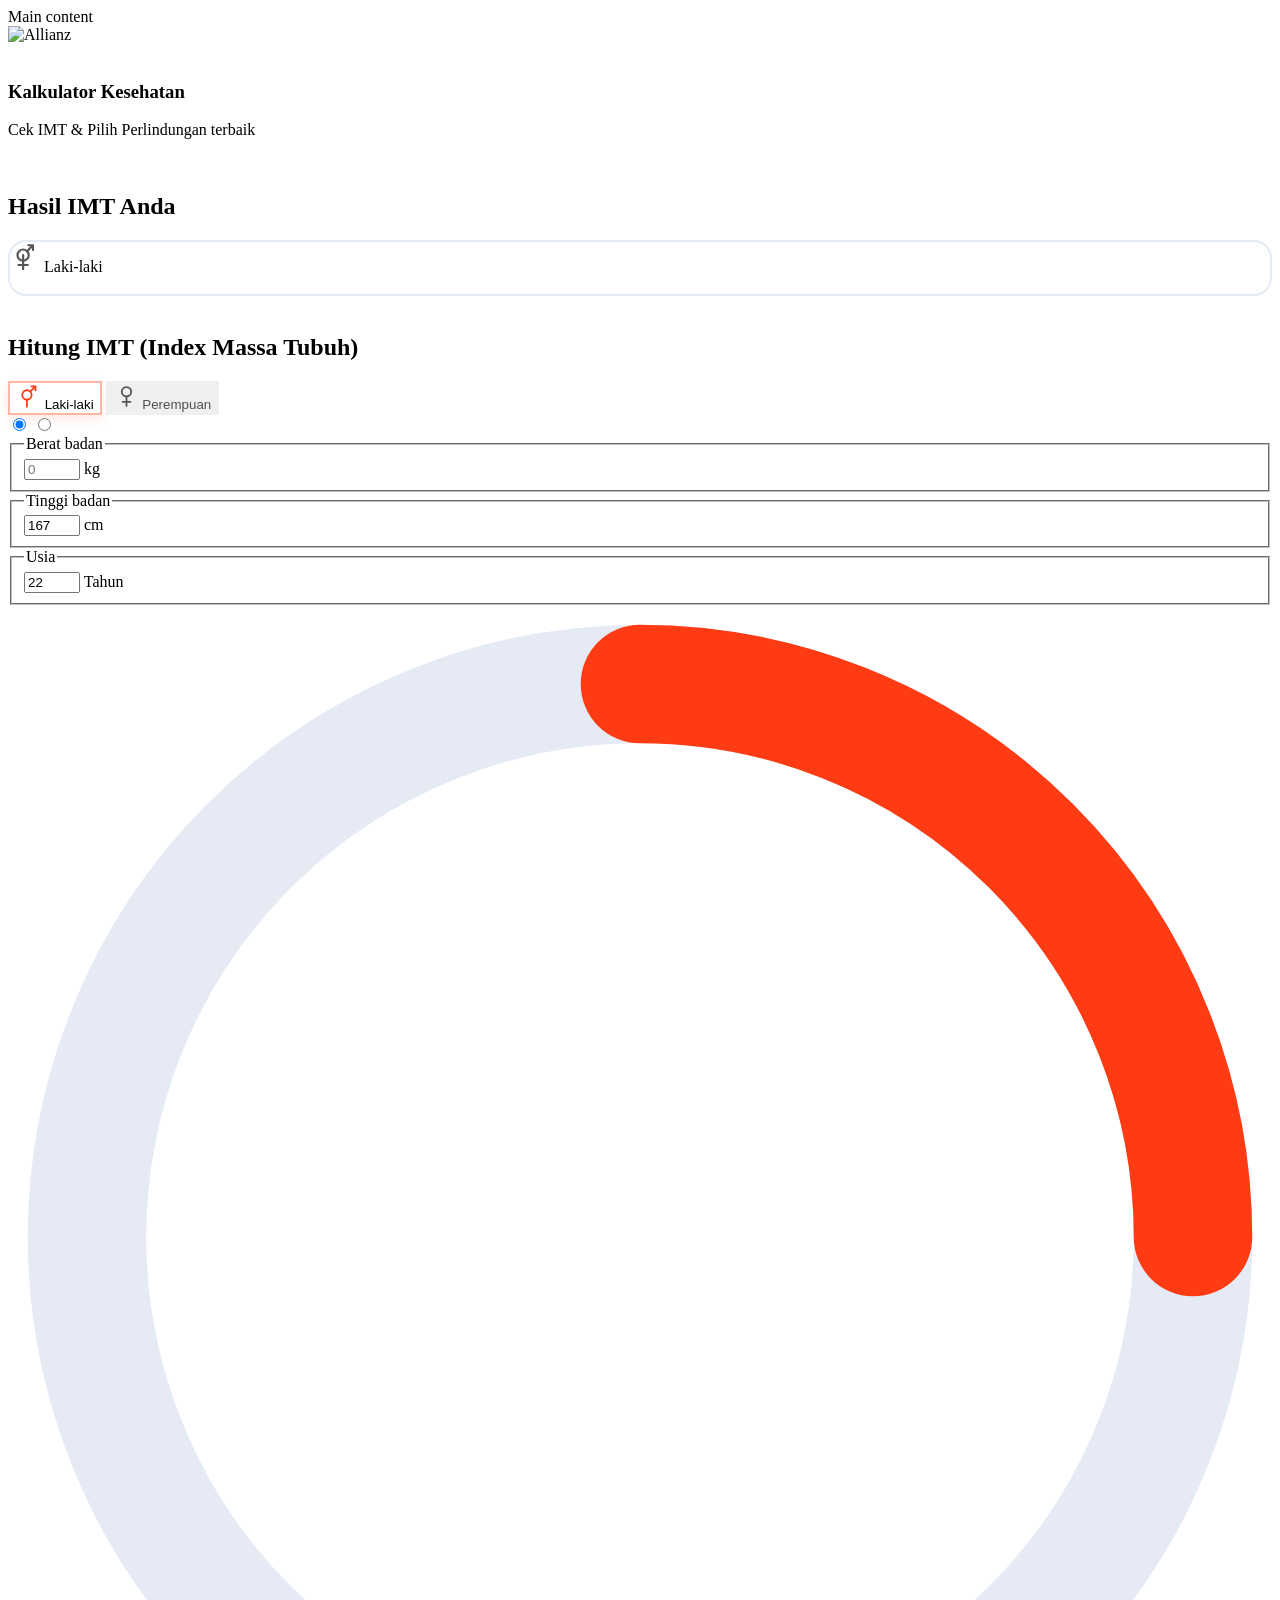
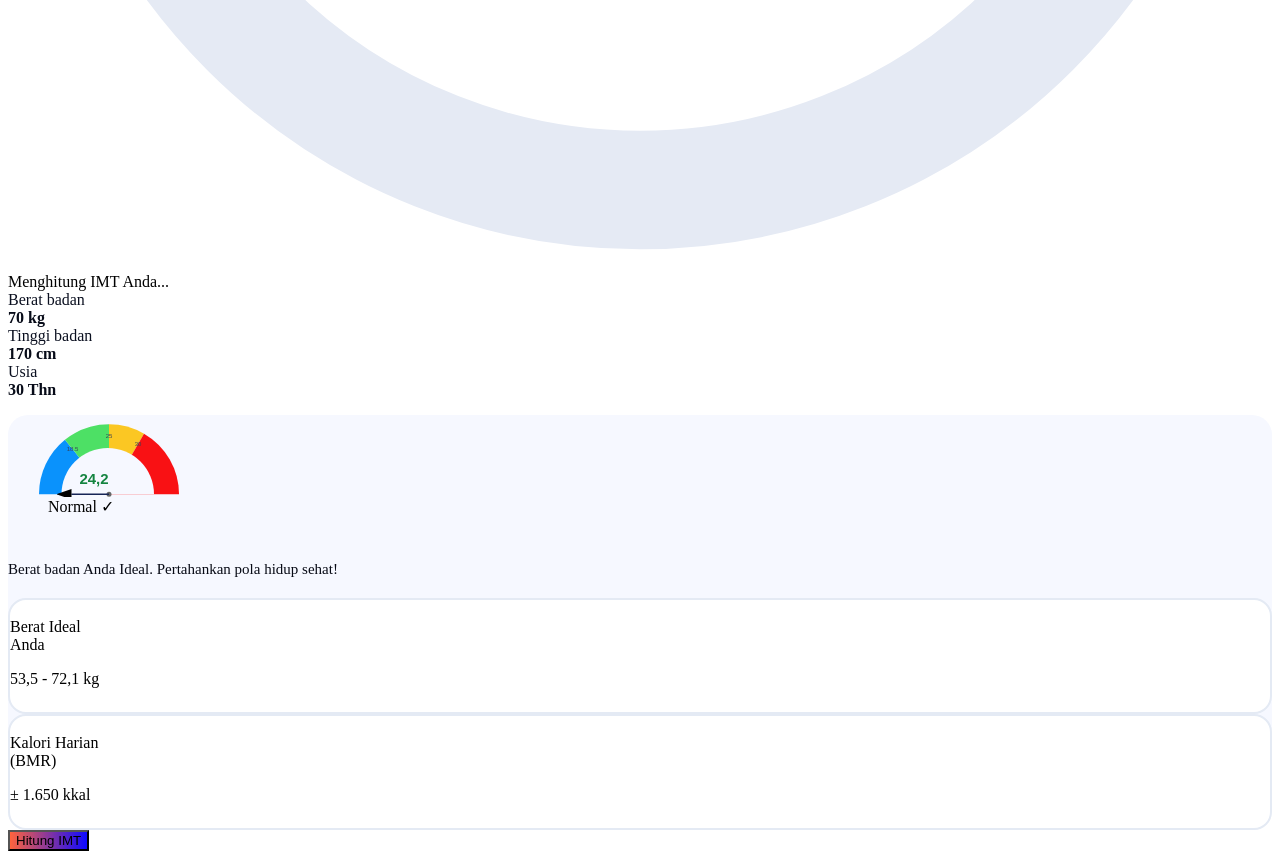
==== commit bcb396b0: "style(ui): finished desktop version" ====
--- a/mobile/index.html
+++ b/mobile/index.html
@@ -3,7 +3,7 @@
   <head>
     <meta charset="UTF-8" />
     <meta name="viewport" content="width=device-width, initial-scale=1.0" />
-    <title>Jadwal Pertandingan - Liga Inggris</title>
+    <title>Widget IMT</title>
 
     <link rel="preconnect" href="https://fonts.googleapis.com" />
     <link rel="preconnect" href="https://fonts.gstatic.com" crossorigin />
@@ -14,7 +14,6 @@
     <script src="https://cdn.tailwindcss.com"></script>
 
     <script>
-      // Tailwind runtime config untuk token desain yang dipakai di halaman ini.
       tailwind.config = {
         theme: {
           extend: {
@@ -27,10 +26,21 @@
               soft: "#F6F8FF",
               line: "#E5EAF4",
               defaultgray: "#4f4f4f",
+              primary50: "#FFFBF7",
+              linkblue: "#0042A5",
+              bluebreaking: "#162456",
+              strokeblue: "rgba(0, 66, 165, 0.08)",
+              greenresult: "#4DE065",
+              redresult: "#F91114",
+              yellowresult: "#FBC723",
+              blueresult: "#0A92FC",
+              resulttext: "#364153",
             },
             boxShadow: {
               card: "0 1px 2px rgba(18, 35, 71, 0.03)",
               float: "0 12px 32px rgba(17, 24, 39, 0.12)",
+              btn: "0px 3px 7px -3px rgba(0,0,0,0.3), 0px 6px 12px -2px rgba(50,50,93,0.25)",
+              btnsm: "0px 1.9px 2.4px 0px rgba(0,0,0,0.04)",
             },
           },
         },
@@ -38,1183 +48,714 @@
     </script>
 
     <style>
-      /* Mobile-first layout overrides untuk menjaga komponen tetap pas di viewport sempit. */
-      html {
-        scroll-behavior: smooth;
-      }
-      body {
-        background: #fff;
-        overflow-x: hidden;
-      }
-      .no-scrollbar::-webkit-scrollbar {
-        display: none;
-      }
-      .no-scrollbar {
-        -ms-overflow-style: none;
-        scrollbar-width: none;
-      }
-      .league-card,
-      .date-pill,
-      .table-row {
-        transition: 160ms ease;
-      }
-
-      /* State terpilih diset dari JavaScript saat filter liga/tanggal berubah. */
-      .selected-league {
-        background: #fff4ef !important;
-        border-color: #ff3b14 !important;
-      }
-      .selected-date {
-        background: #030712 !important;
-        color: #fff !important;
-      }
-      .selected-date .date-sub {
-        color: #fff !important;
-      }
-      .calendar-date-disabled {
-        opacity: 0.35;
-        cursor: not-allowed;
-      }
-      .table-row:last-child {
-        border-bottom: 0;
-      }
-      .rank-line::before {
+      html { scroll-behavior: smooth; }
+      body { background: #fff; }
+      .no-scrollbar::-webkit-scrollbar { display: none; }
+      .no-scrollbar { -ms-overflow-style: none; scrollbar-width: none; }
+
+      @media (max-width: 767px) { .desktop-only { display: none; } }
+      @media (min-width: 768px) { .mobile-only { display: none; } }
+
+      .gradient-btn {
+        background: linear-gradient(90deg, #ff633d 0%, #0e09ff 100%);
+      }
+      .gradient-btn-reverse {
+        background: linear-gradient(90deg, #0e09ff 0%, #ff633d 100%);
+      }
+      .gradient-border { position: relative; }
+      .gradient-border::before {
         content: "";
         position: absolute;
-        left: 0px;
-        top: 8px;
-        bottom: 8px;
-        width: 2px;
-        background: transparent;
-      }
-      .rank-line.top-zone::before {
-        background: #19c37d;
-      }
-      .rank-line.neutral-zone::before {
-        background: #ffad55;
-      }
-
-      /* Komponen filter liga dibuat melebar agar bisa discroll horizontal di mobile. */
-      main {
-        width: 100%;
-        max-width: none;
-        padding: 0 !important;
-      }
-      .league-section {
-        width: 100vw;
-        overflow: hidden;
-      }
-      .league-filter-wrap {
-        width: 100%;
-        overflow-x: auto;
-        padding: 0 16px 2px;
-      }
-      #league-filters {
-        display: flex !important;
-        width: max-content;
-        gap: 14px !important;
-      }
-      .league-card {
-        flex: 0 0 82px;
-        width: 82px;
-        min-width: 82px;
-        height: 76px;
-        min-height: 76px;
-        padding: 7px 5px !important;
-        gap: 5px !important;
-        border-radius: 10px !important;
-      }
-      .league-card img {
-        width: 27px !important;
-        height: 27px !important;
-      }
-      .league-card > span {
-        font-size: 10px !important;
-        line-height: 1.15 !important;
-      }
-      .league-card > div {
-        transform: scale(0.72);
-        margin: -5px 0;
-      }
-      .date-picker-shell {
-        border-radius: 8px 0 0 8px !important;
-      }
-      #date-pills-container {
-        justify-content: flex-start !important;
-        overflow-x: auto !important;
-        scrollbar-width: none;
-        -ms-overflow-style: none;
-      }
-      .date-pill {
-        flex: 0 0 58px !important;
-        min-width: 58px !important;
-        max-width: 58px !important;
-        height: 50px !important;
-        padding: 9px 4px !important;
-        border-radius: 8px !important;
-      }
-      .date-pill span:first-child {
-        font-size: 12px !important;
-        line-height: 1 !important;
-      }
-      .date-pill .date-sub {
-        margin-top: 5px !important;
-        font-size: 10px !important;
-        line-height: 1 !important;
-        white-space: nowrap;
-      }
-      #prev-days,
-      #next-days {
-        width: 34px !important;
-      }
-      #calendar-toggle-btn {
-        width: 52px !important;
-        border-radius: 0 8px 8px 0 !important;
-        box-shadow: none !important;
-      }
-
-      /* Card pertandingan dipadatkan agar nama tim, logo, dan skor tetap satu baris. */
-      #match-content-container {
-        margin-top: -2px;
-      }
-      #match-content-container article {
-        border-radius: 12px !important;
-      }
-      #match-content-container article > div:first-child {
-        min-height: 40px;
-        padding: 8px 12px !important;
-      }
-      #match-content-container article > div:first-child span {
-        font-size: 11px !important;
-      }
-      #match-content-container article > div:last-child > div {
-        min-height: 50px;
-        padding: 9px 11px !important;
-      }
-      #match-content-container article img {
-        width: 23px !important;
-        height: 23px !important;
-      }
-      #match-content-container article .grid {
-        gap: 6px !important;
-      }
-      #match-content-container article .grid > div:first-child,
-      #match-content-container article .grid > div:last-child {
-        gap: 6px !important;
-      }
-      #match-content-container article .grid > div:first-child span,
-      #match-content-container article .grid > div:last-child span {
-        font-size: 11px !important;
-      }
-      #match-content-container article .grid > div:nth-child(2) {
-        padding: 4px 7px !important;
-        font-size: 11px !important;
-      }
-
-      /* Tabel memakai fixed layout dan ellipsis agar kolom statistik tidak overflow. */
-      #standings-table,
-      #scorers-table {
-        width: 100% !important;
-        min-width: 0 !important;
-        table-layout: fixed;
-      }
-      #standings-table th,
-      #standings-table td {
-        padding: 7px 2px !important;
-        font-size: 9px !important;
-        line-height: 1.1;
-      }
-      #standings-table th {
-        white-space: nowrap;
-      }
-      #standings-table th:first-child,
-      #standings-table td:first-child {
-        width: 27px !important;
-        padding-left: 7px !important;
-      }
-      #standings-table th:nth-child(2),
-      #standings-table td:nth-child(2) {
-        width: 110px !important;
-      }
-      #standings-table th:nth-child(n + 3):nth-child(-n + 8),
-      #standings-table td:nth-child(n + 3):nth-child(-n + 8) {
-        width: 34px !important;
-      }
-      #standings-table th:last-child,
-      #standings-table td:last-child {
-        width: 37px !important;
-        padding-right: 7px !important;
-      }
-      #standings-table .club-cell {
-        min-width: 0;
-        gap: 5px !important;
-      }
-      #standings-table .club-cell img {
-        width: 19px !important;
-        height: 19px !important;
-        flex-shrink: 0;
-      }
-      #standings-table .club-cell span {
-        min-width: 0;
-        overflow: hidden;
-        text-overflow: ellipsis;
-        white-space: nowrap;
-        font-size: 10px !important;
-      }
-      #scorers-table th,
-      #scorers-table td {
-        padding: 8px 3px !important;
-        font-size: 10px !important;
-      }
-      #scorers-table th:first-child,
-      #scorers-table td:first-child {
-        width: 29px !important;
-        padding-left: 8px !important;
-      }
-      #scorers-table th:nth-child(2),
-      #scorers-table td:nth-child(2) {
-        width: auto !important;
-      }
-      #scorers-table th:nth-child(n + 3),
-      #scorers-table td:nth-child(n + 3) {
-        width: 43px !important;
-      }
-      #scorers-table .player-cell {
-        min-width: 0;
-        gap: 6px !important;
-      }
-      #scorers-table .player-cell img {
-        width: 21px !important;
-        height: 21px !important;
-        flex-shrink: 0;
-      }
-      #scorers-table .player-name {
-        font-size: 11px !important;
-        line-height: 1.15 !important;
-        white-space: nowrap;
-        overflow: hidden;
-        text-overflow: ellipsis;
-      }
-      #scorers-table .player-club {
-        margin-top: 2px !important;
-        font-size: 9px !important;
-        line-height: 1.1 !important;
-        white-space: nowrap;
-        overflow: hidden;
-        text-overflow: ellipsis;
+        inset: 0;
+        border-radius: inherit;
+        padding: 1px;
+        background: linear-gradient(90deg, #ff633d 0%, #0e09ff 100%);
+        -webkit-mask: linear-gradient(#fff 0 0) content-box, linear-gradient(#fff 0 0);
+        -webkit-mask-composite: xor;
+        mask-composite: exclude;
+        pointer-events: none;
+      }
+      @keyframes fadeInUp {
+        from { opacity: 0; transform: translateY(12px); }
+        to { opacity: 1; transform: translateY(0); }
+      }
+      .fade-in-up { animation: fadeInUp 0.5s ease-out forwards; }
+      @keyframes spin { to { transform: rotate(360deg); } }
+      .loading-spinner { animation: spin 0.8s linear infinite; }
+
+      .gender-option {
+        transition: all 0.2s ease;
+        border: 2px solid transparent;
+      }
+      .gender-option.selected {
+        background: #fff;
+        border-color: #ffb6a5;
+        box-shadow: 0 4px 12px rgba(255, 59, 20, 0.12);
+      }
+      .gender-option:not(.selected) {
+        color: #4f4f4f;
+      }
+      .gender-option:focus-visible {
+        outline: 2px solid #ff633d;
+        outline-offset: 2px;
+      }
+
+      .result-surface {
+        background: #f6f8ff;
+        border-radius: 20px;
+      }
+
+      .result-stat-label { color: #0b1020; }
+      .result-stat-value { color: #070b18; font-weight: 800; }
+
+      .bmi-gauge-wrap {
+        position: relative;
+        width: 110px;
+        height: 82px;
+        flex: 0 0 110px;
+        overflow: visible;
+      }
+      .bmi-gauge-wrap svg {
+        display: block;
+        width: 150px;
+        height: 82px;
+        transform: translateX(-18px);
+      }
+
+      .result-description {
+        font-size: 15px;
+        line-height: 1.9;
+        color: #080b16;
+      }
+
+      .status-pill {
+        min-width: 110px;
+        height: 42px;
+        border-radius: 999px;
+      }
+
+      .result-info-card {
+        background: #fff;
+        border: 2px solid #e4eaf4;
+        border-radius: 18px;
+        min-height: 112px;
+      }
+
+      .result-gender-card {
+        min-width: 138px;
+        height: 52px;
+        border: 2px solid #e4eaf4;
+        border-radius: 18px;
+        background: #fff;
+      }
+
+      .gender-mini-icon {
+        width: 30px;
+        height: 30px;
+        flex: 0 0 30px;
+      }
+
+      .input-field {
+        transition: border-color 0.2s;
       }
     </style>
   </head>
 
   <body class="bg-white text-ink font-sans antialiased">
-    <div class="w-full">
-      <main>
-        <!-- Header utama halaman jadwal. -->
-        <header class="px-4 pt-5 mb-6" aria-labelledby="page-title">
-          <div class="flex items-end justify-between gap-4">
-            <div>
-              <h1
-                id="page-title"
-                class="text-[30px] font-extrabold leading-none"
-              >
-                Jadwal Pertandingan
-              </h1>
+    <div class="flex gap-5 mx-auto max-w-5xl px-5 py-7 md:px-8 md:py-10">
+      <main class="max-w-[640px] flex-1">
+        <div class="w-full h-screen bg-black/5 rounded-sm">Main content</div>
+      </main>
+
+      <aside class="w-[300px]">
+        <section
+          id="imt-widget"
+          class="relative w-[300px] bg-primary50 rounded-2xl p-2 flex flex-col items-center"
+          aria-label="Kalkulator IMT"
+          style="background-image:url(./imt-widget-vector.svg);background-repeat:no-repeat;background-position:right top;background-size:contain;z-index:0;"
+        >
+          <div class="absolute right-0 top-0 bg-white rounded-[5px] px-2 py-1 shadow-btnsm flex items-center">
+            <img src="allianz-logo.svg" alt="Allianz" class="w-16" />
+          </div>
+
+          <header class="w-full pt-6 pb-3 rounded-xl overflow-hidden">
+            <div class="flex items-center gap-2">
+              <img src="./hero-people.svg" alt="" class="w-[61px] h-[42px]" aria-hidden="true" />
+              <div class="flex flex-col gap-0">
+                <h1 class="text-linkblue font-extrabold text-base">Kalkulator Kesehatan</h1>
+                <p class="text-ink text-[11px] leading-[1.3em]">Cek IMT &amp; Pilih Perlindungan terbaik</p>
+              </div>
             </div>
-          </div>
-        </header>
-
-        <!-- Filter liga dirender dari array leagueFilters di script. -->
-        <section
-          class="league-section mb-5 -mr-5"
-          aria-labelledby="league-filter-title"
-        >
-          <h2 id="league-filter-title" class="sr-only">Filter liga</h2>
-          <div class="league-filter-wrap no-scrollbar">
-            <div id="league-filters" class="flex"></div>
+          </header>
+
+          <div class="w-full flex flex-col items-center gap-4">
+            <!-- Result header -->
+            <div id="result-header" class="hidden w-full px-1 pt-1">
+              <div class="flex items-center justify-between gap-2">
+                <div class="flex items-center gap-2">
+                  <img src="calculator-icon.svg" alt="" class="w-7 h-7" aria-hidden="true" />
+                  <h2 class="font-extrabold text-[23px] leading-none text-ink">Hasil IMT Anda</h2>
+                </div>
+                <div class="result-gender-card px-3 flex items-center gap-2">
+                  <svg id="result-gender-icon" class="gender-mini-icon" viewBox="0 0 32 32" fill="none" xmlns="http://www.w3.org/2000/svg" aria-hidden="true">
+                    <circle cx="14" cy="14" r="6" stroke="#555" stroke-width="2.3"/>
+                    <path d="M14 20V29M9 24.5H19M14 20L14 14M18.2 9.8L24.5 3.5M24.5 3.5H19.5M24.5 3.5V8.5" stroke="#555" stroke-width="2.3" stroke-linecap="round" stroke-linejoin="round"/>
+                  </svg>
+                  <span id="result-gender-label" class="text-[15px] font-medium text-[#555]">Laki-laki</span>
+                </div>
+              </div>
+            </div>
+
+            <!-- Form -->
+            <div id="form-section" class="w-full flex flex-col items-center gap-4">
+              <div class="flex items-center gap-[5px] self-start">
+                <img src="calculator-icon.svg" alt="" class="w-4 h-4" aria-hidden="true" />
+                <h2 class="font-bold text-sm text-ink whitespace-nowrap">Hitung IMT (Index Massa Tubuh)</h2>
+              </div>
+
+              <!-- Gender image selector -->
+              <div class="w-full h-[74px] rounded-[40px] bg-[#FFF0E6] p-1 flex gap-1">
+                <button id="gender-option-pria" type="button" class="gender-option selected flex-1 rounded-[36px] flex items-center justify-center gap-2 cursor-pointer">
+                  <svg id="gender-option-pria-icon" width="25" height="25" viewBox="0 0 32 32" fill="none" xmlns="http://www.w3.org/2000/svg" aria-hidden="true">
+                    <circle cx="14" cy="14" r="6" stroke="#FF3B14" stroke-width="2.3"/>
+                    <path d="M18.5 9.5L25 3M25 3H19.8M25 3V8.2M14 20V29" stroke="#FF3B14" stroke-width="2.3" stroke-linecap="round" stroke-linejoin="round"/>
+                  </svg>
+                  <span class="text-[16px] font-medium">Laki-laki</span>
+                </button>
+                <button id="gender-option-wanita" type="button" class="gender-option flex-1 rounded-[36px] flex items-center justify-center gap-2 cursor-pointer">
+                  <svg id="gender-option-wanita-icon" width="25" height="25" viewBox="0 0 32 32" fill="none" xmlns="http://www.w3.org/2000/svg" aria-hidden="true">
+                    <circle cx="16" cy="10" r="6" stroke="#555" stroke-width="2.3"/>
+                    <path d="M16 16V28M11 23H21" stroke="#555" stroke-width="2.3" stroke-linecap="round"/>
+                  </svg>
+                  <span class="text-[16px] font-medium">Perempuan</span>
+                </button>
+              </div>
+
+              <!-- Hidden radios keep existing calculation logic/accessibility -->
+              <input type="radio" name="gender" id="gender-pria" value="pria" checked class="hidden" />
+              <input type="radio" name="gender" id="gender-wanita" value="wanita" class="hidden" />
+
+              <form id="imt-form" class="space-y-2 w-full" onSubmit="return false;">
+                <div class="flex items-center gap-2 w-full">
+                  <fieldset class="flex flex-col flex-1 min-w-0">
+                    <legend class="text-xs font-medium text-ink px-0 py-1 whitespace-nowrap">Berat badan</legend>
+                    <div class="input-field flex items-center justify-between h-[36px] px-2 bg-white border border-orange/30 rounded-md">
+                      <input type="number" id="input-berat" placeholder="0" min="1" max="300" required class="w-full text-sm text-ink placeholder-defaultgray outline-none bg-transparent [appearance:textfield] [&::-webkit-outer-spin-button]:appearance-none [&::-webkit-inner-spin-button]:appearance-none" />
+                      <span class="text-xs text-defaultgray shrink-0 ml-1">kg</span>
+                    </div>
+                  </fieldset>
+                  <fieldset class="flex flex-col flex-1 min-w-0">
+                    <legend class="text-xs font-medium text-ink px-0 py-1 whitespace-nowrap">Tinggi badan</legend>
+                    <div class="input-field flex items-center justify-between h-[36px] px-2 bg-white border border-orange/30 rounded-md">
+                      <input type="number" id="input-tinggi" value="167" placeholder="0" min="1" max="300" required class="w-full text-sm text-ink placeholder-defaultgray outline-none bg-transparent [appearance:textfield] [&::-webkit-outer-spin-button]:appearance-none [&::-webkit-inner-spin-button]:appearance-none" />
+                      <span class="text-xs text-defaultgray shrink-0 ml-1">cm</span>
+                    </div>
+                  </fieldset>
+                  <fieldset class="flex flex-col flex-1 min-w-0">
+                    <legend class="text-xs font-medium text-ink px-0 py-1 whitespace-nowrap">Usia</legend>
+                    <div class="input-field flex items-center justify-between h-[36px] px-2 bg-white border border-orange/30 rounded-md">
+                      <input type="number" id="input-usia" value="22" placeholder="0" min="1" max="120" required class="w-full text-sm text-ink placeholder-defaultgray outline-none bg-transparent [appearance:textfield] [&::-webkit-outer-spin-button]:appearance-none [&::-webkit-inner-spin-button]:appearance-none" />
+                      <span class="text-xs text-defaultgray shrink-0 ml-1">Tahun</span>
+                    </div>
+                  </fieldset>
+                </div>
+              </form>
+            </div>
+
+            <!-- Loading -->
+            <div id="loading-spinner" class="hidden flex-col items-center gap-3 py-2">
+              <svg class="loading-spinner w-8 h-8" viewBox="0 0 32 32" fill="none" xmlns="http://www.w3.org/2000/svg">
+                <circle cx="16" cy="16" r="14" stroke="#E5EAF4" stroke-width="3"/>
+                <path d="M16 2a14 14 0 0 1 14 14" stroke="#FF3B14" stroke-width="3" stroke-linecap="round"/>
+              </svg>
+              <span class="text-xs text-defaultgray">Menghitung IMT Anda...</span>
+            </div>
+
+            <!-- Result summary -->
+            <div id="result-summary" class="hidden w-full px-1">
+              <div class="grid grid-cols-3 gap-2 pt-1">
+                <div>
+                  <div class="result-stat-label text-[11px] leading-tight">Berat badan</div>
+                  <div id="result-weight" class="result-stat-value text-[17px]">70 kg</div>
+                </div>
+                <div>
+                  <div class="result-stat-label text-[11px] leading-tight">Tinggi badan</div>
+                  <div id="result-height" class="result-stat-value text-[17px]">170 cm</div>
+                </div>
+                <div>
+                  <div class="result-stat-label text-[11px] leading-tight">Usia</div>
+                  <div id="result-age" class="result-stat-value text-[17px]">30 Thn</div>
+                </div>
+              </div>
+            </div>
+
+            <div id="result-divider" class="hidden w-full h-[1px] bg-[#DFE6F3]"></div>
+
+            <!-- New result -->
+            <article id="result-main" class="hidden w-full result-surface p-3">
+              <div class="flex items-start gap-3">
+                <figure class="flex flex-col items-center gap-2 shrink-0">
+                  <div class="bmi-gauge-wrap">
+                    <svg xmlns="http://www.w3.org/2000/svg" xmlns:xlink="http://www.w3.org/1999/xlink" width="150" height="82" viewBox="0 0 300 163" aria-label="Grafik kategori IMT">
+                      <g transform="translate(18,18)" style="font-family:arial,helvetica,sans-serif;font-size:12px;">
+                        <defs>
+                          <marker id="arrowhead" markerWidth="10" markerHeight="7" refX="0" refY="3.5" orient="auto"><polygon points="0 0, 10 3.5, 0 7"></polygon></marker>
+                          <path id="curvetxt1" d="M-4 140 A140 140, 0, 0, 1, 284 140" fill="none"></path>
+                          <path id="curvetxt2" d="M33 43.6 A140 140, 0, 0, 1, 280 140" fill="none"></path>
+                          <path id="curvetxt3" d="M95 3 A140 140, 0, 0, 1, 284 140" fill="none"></path>
+                          <path id="curvetxt4" d="M235.4 33 A140 140, 0, 0, 1, 284 140" fill="none"></path>
+                        </defs>
+                        <path id="zone-underweight" fill="#0A92FC"></path>
+                        <path id="zone-normal" fill="#4DE065"></path>
+                        <path id="zone-overweight" fill="#FBC723"></path>
+                        <path id="zone-obesity" fill="#F91114"></path>
+                        <path d="M45 140 A90 90, 0, 0, 1, 230 140 Z" fill="#F6F8FF"></path>
+                        <g style="font-size:14px;display:none;">
+                          <text><textPath xlink:href="#curvetxt1">Underweight</textPath></text>
+                          <text><textPath xlink:href="#curvetxt2">Normal</textPath></text>
+                          <text><textPath xlink:href="#curvetxt3">Overweight</textPath></text>
+                          <text><textPath xlink:href="#curvetxt4">Obesity</textPath></text>
+                        </g>
+                        <text id="label-18-5" fill="#364153"></text>
+                        <text id="label-25" fill="#364153"></text>
+                        <text id="label-30" fill="#364153"></text>
+                        <text x="25" y="111" transform="rotate(-72, 25, 111)" fill="#364153" style="display:none;">10</text>
+                        <text x="252" y="95" transform="rotate(72, 252, 95)" fill="#364153" style="display:none;">40</text>
+                        <text id="imt-value-chart" x="110" y="120" style="font-size:30px;font-weight:bold;" text-anchor="middle" fill="#148440">24,2</text>
+                        <circle cx="140" cy="140" r="5" fill="#666"></circle>
+                        <line id="bmi-arrow" x1="140" y1="140" x2="65" y2="140" stroke="#162456" stroke-width="3" marker-end="url(#arrowhead)"></line>
+                      </g>
+                    </svg>
+                  </div>
+                  <div id="imt-tag" class="status-pill inline-flex items-center justify-center gap-2 bg-white border-2 border-greenresult px-3">
+                    <span id="imt-tag-text" class="text-sm font-medium">Normal</span>
+                    <span id="imt-tag-check" class="w-6 h-6 rounded-full inline-flex items-center justify-center text-white text-sm font-bold">✓</span>
+                  </div>
+                </figure>
+
+                <div class="flex-1 pt-2">
+                  <p id="imt-description" class="result-description font-medium">Berat badan Anda Ideal. Pertahankan pola hidup sehat!</p>
+                </div>
+              </div>
+
+              <div class="grid grid-cols-2 gap-2 mt-5">
+                <div class="result-info-card p-3 flex flex-col justify-between">
+                  <div class="flex items-start gap-2">
+                    <div class="w-8 h-8 rounded-lg bg-soft flex items-center justify-center shrink-0">
+                      <img src="weight-icon.svg" alt="" class="w-5 h-5" aria-hidden="true" />
+                    </div>
+                    <span class="text-[13px] leading-tight text-linkblue font-medium">Berat Ideal<br/>Anda</span>
+                  </div>
+                  <p id="berat-ideal" class="text-[16px] font-extrabold text-ink leading-none mt-3">53,5 - 72,1 kg</p>
+                </div>
+
+                <div class="result-info-card p-3 flex flex-col justify-between">
+                  <div class="flex items-start gap-2">
+                    <div class="w-8 h-8 rounded-lg bg-[#FFF0E6] flex items-center justify-center shrink-0">
+                      <img src="flame-icon.svg" alt="" class="w-4 h-5" aria-hidden="true" />
+                    </div>
+                    <span class="text-[13px] leading-tight text-orange font-medium">Kalori Harian<br/>(BMR)</span>
+                  </div>
+                  <p id="kalori-harian" class="text-[16px] font-extrabold text-ink leading-none mt-3">± 1.650 kkal</p>
+                </div>
+              </div>
+            </article>
+
+            <button id="btn-action" type="button" class="w-[280px] h-[41px] gradient-btn rounded-[7.5px] shadow-btn flex items-center justify-center cursor-pointer">
+              <span id="btn-label" class="text-white font-semibold text-[15px] leading-4 text-center">Hitung IMT</span>
+            </button>
           </div>
         </section>
-
-        <!-- Navigasi tanggal: pill 4 hari, tombol maju/mundur, dan popup kalender. -->
-        <section
-          class="relative mb-6 px-4"
-          aria-labelledby="date-selector-title"
-        >
-          <h2 id="date-selector-title" class="sr-only">Pilih tanggal</h2>
-          <div class="flex">
-            <div
-              class="date-picker-shell flex min-w-0 flex-1 items-center overflow-hidden rounded-lg border border-line bg-white shadow-card"
-            >
-              <button
-                id="prev-days"
-                type="button"
-                aria-label="Hari sebelumnya"
-                class="flex h-full w-8 shrink-0 items-center justify-center text-defaultgray transition hover:bg-gray-50 hover:text-ink"
-              >
-                <svg
-                  viewBox="0 0 24 24"
-                  class="h-4 w-4 rotate-180"
-                  fill="none"
-                  stroke="currentColor"
-                  stroke-width="2"
-                >
-                  <path
-                    stroke-linecap="round"
-                    stroke-linejoin="round"
-                    d="m9 5 7 7-7 7"
-                  />
-                </svg>
-              </button>
-
-              <div
-                id="date-pills-container"
-                class="no-scrollbar flex min-w-0 flex-1 items-stretch justify-center overflow-x-auto"
-              ></div>
-
-              <button
-                id="next-days"
-                type="button"
-                aria-label="Hari berikutnya"
-                class="flex h-full w-8 shrink-0 items-center justify-center text-defaultgray transition hover:bg-gray-50 hover:text-ink"
-              >
-                <svg
-                  viewBox="0 0 24 24"
-                  class="h-4 w-4"
-                  fill="none"
-                  stroke="currentColor"
-                  stroke-width="2"
-                >
-                  <path
-                    stroke-linecap="round"
-                    stroke-linejoin="round"
-                    d="m9 5 7 7-7 7"
-                  />
-                </svg>
-              </button>
-            </div>
-
-            <button
-              id="calendar-toggle-btn"
-              type="button"
-              title="Buka kalender"
-              aria-haspopup="dialog"
-              aria-controls="calendar-dropdown"
-              aria-expanded="false"
-              class="flex w-14 shrink-0 items-center justify-center rounded-lg border-y border-r border-line bg-white text-ink shadow-card transition hover:bg-gray-50"
-            >
-              <svg
-                viewBox="0 0 24 24"
-                class="h-[19px] w-[19px]"
-                fill="none"
-                stroke="currentColor"
-                stroke-width="1.9"
-              >
-                <path
-                  stroke-linecap="round"
-                  stroke-linejoin="round"
-                  d="M8 3v4M16 3v4M4.5 9.5h15M6 5h12a2 2 0 0 1 2 2v12a2 2 0 0 1-2 2H6a2 2 0 0 1-2-2V7a2 2 0 0 1 2-2Z"
-                />
-              </svg>
-            </button>
-          </div>
-
-          <!-- Popup kalender dibuat ulang setiap bulan/tanggal berubah. -->
-          <div
-            id="calendar-dropdown"
-            role="dialog"
-            aria-label="Kalender pertandingan"
-            aria-hidden="true"
-            class="absolute -translate-x-1/2 left-1/2 top-[58px] z-50 w-[85svw] rounded-2xl border border-line bg-white p-4 shadow-float hidden"
-          >
-            <div
-              class="mb-3 flex items-center justify-between border-b border-gray-100 pb-3"
-            >
-              <button
-                id="cal-prev-month"
-                type="button"
-                class="rounded-lg p-2 hover:bg-gray-100"
-              >
-                <svg
-                  viewBox="0 0 24 24"
-                  class="h-4 w-4 rotate-180"
-                  fill="none"
-                  stroke="currentColor"
-                  stroke-width="2"
-                >
-                  <path
-                    stroke-linecap="round"
-                    stroke-linejoin="round"
-                    d="m9 5 7 7-7 7"
-                  />
-                </svg>
-              </button>
-              <span id="cal-month-year" class="text-sm font-bold"></span>
-              <button
-                id="cal-next-month"
-                type="button"
-                class="rounded-lg p-2 hover:bg-gray-100"
-              >
-                <svg
-                  viewBox="0 0 24 24"
-                  class="h-4 w-4"
-                  fill="none"
-                  stroke="currentColor"
-                  stroke-width="2"
-                >
-                  <path
-                    stroke-linecap="round"
-                    stroke-linejoin="round"
-                    d="m9 5 7 7-7 7"
-                  />
-                </svg>
-              </button>
-            </div>
-
-            <div
-              class="mb-2 grid grid-cols-7 gap-1 text-center text-[11px] font-bold text-gray-500"
-            >
-              <div>Min</div>
-              <div>Sen</div>
-              <div>Sel</div>
-              <div>Rab</div>
-              <div>Kam</div>
-              <div>Jum</div>
-              <div>Sab</div>
-            </div>
-            <div
-              id="cal-days-grid"
-              class="grid grid-cols-7 gap-1 text-center text-xs"
-            ></div>
-          </div>
-        </section>
-
-        <!-- Container hasil render jadwal pertandingan per tanggal dan liga. -->
-        <section class="px-4" aria-labelledby="matches-title">
-          <h2 id="matches-title" class="sr-only">Jadwal pertandingan</h2>
-          <div
-            id="match-content-container"
-            class="space-y-5"
-            aria-live="polite"
-            aria-atomic="true"
-          ></div>
-        </section>
-
-        <!-- Tabel klasemen dirender dari data standings. -->
-        <section class="mt-8 px-4" aria-labelledby="standings-heading">
-          <div class="mb-4 flex items-center justify-between gap-4">
-            <div>
-              <h2
-                id="standings-heading"
-                class="mt-1 text-lg font-extrabold tracking-[-0.02em]"
-              >
-                Klasemen Liga Inggris
-              </h2>
-            </div>
-            <a
-              href="#"
-              aria-label="Lihat klasemen lengkap"
-              class="shrink-0 text-base font-medium text-[#0042A5] hover:underline"
-              >›</a
-            >
-          </div>
-
-          <div
-            class="overflow-hidden rounded-xl border border-line bg-white shadow-card"
-          >
-            <div class="overflow-hidden">
-              <table id="standings-table" class="w-full border-collapse">
-                <caption class="sr-only">
-                  Klasemen Liga Inggris
-                </caption>
-                <thead class="bg-soft">
-                  <tr
-                    class="border-b border-line text-xs font-bold text-defaultgray"
-                  >
-                    <th scope="col" class="max-w-5 pl-2 py-3 text-left">Pos</th>
-                    <th scope="col" class="max-w-20 px-2 py-3 text-left">
-                      Klub
-                    </th>
-                    <th scope="col" class="max-w-5 py-3 text-center">M</th>
-                    <th scope="col" class="max-w-5 py-3 text-center">MN</th>
-                    <th scope="col" class="max-w-5 py-3 text-center">S</th>
-                    <th scope="col" class="max-w-5 py-3 text-center">K</th>
-                    <th scope="col" class="max-w-5 py-3 text-center">G</th>
-                    <th scope="col" class="max-w-5 py-3 text-center">+/-</th>
-                    <th scope="col" class="max-w-5 pr-2 py-3 text-center">P</th>
-                  </tr>
-                </thead>
-                <tbody id="standings-body"></tbody>
-              </table>
-            </div>
-          </div>
-        </section>
-
-        <!-- Tabel top skor dirender dari data scorers. -->
-        <section class="mt-8 px-4" aria-labelledby="scorers-heading">
-          <div class="mb-4 flex items-center justify-between gap-4">
-            <div>
-              <h2
-                id="scorers-heading"
-                class="mt-1 text-lg font-extrabold tracking-[-0.02em]"
-              >
-                Top Skor Liga Inggris
-              </h2>
-            </div>
-            <a
-              href="#"
-              aria-label="Lihat top skor lengkap"
-              class="shrink-0 text-base font-medium text-[#0042A5] hover:underline"
-              >›</a
-            >
-          </div>
-
-          <div
-            class="overflow-hidden rounded-xl border border-line bg-white shadow-card"
-          >
-            <div class="overflow-hidden">
-              <table id="scorers-table" class="w-full border-collapse">
-                <caption class="sr-only">
-                  Top skor Liga Inggris
-                </caption>
-                <thead class="bg-soft">
-                  <tr
-                    class="border-b border-line text-xs font-bold text-defaultgray"
-                  >
-                    <th scope="col" class="w-16 px-4 py-3 text-center">Pos</th>
-                    <th scope="col" class="px-2 py-3 text-left">Team</th>
-                    <th scope="col" class="w-24 px-4 py-3 text-center">G</th>
-                    <th scope="col" class="w-24 px-4 py-3 text-center">P</th>
-                    <th scope="col" class="w-24 px-4 py-3 text-center">A</th>
-                  </tr>
-                </thead>
-                <tbody id="scorers-body"></tbody>
-              </table>
-            </div>
-          </div>
-        </section>
-      </main>
-    </div>
-
-    <script>
-      (() => {
-        "use strict";
-
-        // Data filter liga. id dipakai untuk mencocokkan item di matchDatabase.
-        const leagueFilters = [
-          {
-            id: "semua",
-            name: "Semua Liga",
-            type: "grid",
-          },
-          {
-            id: "champions",
-            name: "Champions",
-            logo: "https://assets.football-logos.cc/logos/italy/1500x1500/serie-a.0e7a37ed.png",
-          },
-          {
-            id: "inggris",
-            name: "Inggris",
-            logo: "https://assets.football-logos.cc/logos/england/1500x1500/english-premier-league.4d68127f.png",
-          },
-          {
-            id: "spanyol",
-            name: "Spanyol",
-            logo: "https://assets.football-logos.cc/logos/italy/1500x1500/juventus.309408e0.png",
-          },
-          {
-            id: "italia",
-            name: "Italia",
-            logo: "https://assets.football-logos.cc/logos/italy/1500x1500/milan.6b4c62be.png",
-          },
-          {
-            id: "jerman",
-            name: "Jerman",
-            logo: "https://assets.football-logos.cc/logos/italy/1500x1500/inter.d4ebfb95.png",
-          },
-          {
-            id: "europa",
-            name: "Europa",
-            logo: "https://assets.football-logos.cc/logos/italy/1500x1500/napoli.3e57a185.png",
-          },
-          {
-            id: "konferensi",
-            name: "Konferensi Eropa",
-            logo: "https://assets.football-logos.cc/logos/italy/1500x1500/roma.90753835.png",
-          },
-          {
-            id: "prancis",
-            name: "Prancis",
-            logo: "https://assets.football-logos.cc/logos/italy/1500x1500/lazio.b6301260.png",
-          },
-          {
-            id: "belanda",
-            name: "Belanda",
-            logo: "https://assets.football-logos.cc/logos/italy/1500x1500/fiorentina.3a19a902.png",
-          },
-        ];
-
-        // Lookup logo tim. Fallback logo dipakai saat nama tim tidak ada di mapping ini.
-        const teamLogo = {
-          Everton:
-            "https://assets.football-logos.cc/logos/england/1500x1500/everton.61ae3574.png",
-          "Aston Villa":
-            "https://assets.football-logos.cc/logos/england/1500x1500/aston-villa.5265a6b0.png",
-          "Leicester City":
-            "https://assets.football-logos.cc/logos/england/1500x1500/brentford.b03197ef.png",
-          Arsenal:
-            "https://assets.football-logos.cc/logos/england/1500x1500/arsenal.d4144b2a.png",
-          Liverpool:
-            "https://assets.football-logos.cc/logos/england/1500x1500/liverpool.d03fd250.png",
-          Tottenham:
-            "https://assets.football-logos.cc/logos/england/1500x1500/tottenham.b32501c6.png",
-          "Manchester City":
-            "https://assets.football-logos.cc/logos/england/1500x1500/manchester-city.8d2b6688.png",
-          "Manchester United":
-            "https://assets.football-logos.cc/logos/england/1500x1500/manchester-united.104c5aa9.png",
-          Leverkusen:
-            "https://assets.football-logos.cc/logos/england/1500x1500/newcastle.c19d66db.png",
-          Leipzig:
-            "https://assets.football-logos.cc/logos/england/1500x1500/arsenal.d4144b2a.png",
-          "Bayern Munchen":
-            "https://assets.football-logos.cc/logos/england/1500x1500/newcastle.c19d66db.png",
-          Dortmund:
-            "https://assets.football-logos.cc/logos/england/1500x1500/arsenal.d4144b2a.png",
-          Ajax: "https://assets.football-logos.cc/logos/england/1500x1500/everton.61ae3574.png",
-          Porto:
-            "https://assets.football-logos.cc/logos/england/1500x1500/aston-villa.5265a6b0.png",
+      </aside>
+
+      <script>
+      const $ = (id) => document.getElementById(id);
+
+      const inputBerat = $("input-berat");
+      const inputTinggi = $("input-tinggi");
+      const inputUsia = $("input-usia");
+      const inputGenderPria = $("gender-pria");
+      const inputGenderWanita = $("gender-wanita");
+      const btnAction = $("btn-action");
+      const btnLabel = $("btn-label");
+      const loadingSpinner = $("loading-spinner");
+      const resultCard = $("result-card");
+      const bottomBanner = $("bottom-banner");
+      const inputFields = document.querySelectorAll(".input-field");
+
+      const CATEGORY_COLORS = {
+        Underweight: {
+          indicator: "#0A92FC",
+          text: "#0A92FC",
+          border: "border-blueresult",
+          tagText: "text-blueresult",
+        },
+        "Normal (Ideal)": {
+          indicator: "#148440",
+          text: "#148440",
+          border: "border-greenresult",
+          tagText: "text-greenresult",
+        },
+        Overweight: {
+          indicator: "#FBC723",
+          text: "#FBC723",
+          border: "border-yellowresult",
+          tagText: "text-yellowresult",
+        },
+        Obesitas: {
+          indicator: "#F91114",
+          text: "#F91114",
+          border: "border-redresult",
+          tagText: "text-redresult",
+        },
+      };
+
+      const DESCRIPTIONS = {
+        Underweight:
+          "Berat badan Anda kurang. Perlu peningkatan asupan gizi seimbang.",
+        "Normal (Ideal)":
+          "Berat badan Anda Ideal. Pertahankan pola hidup sehat!",
+        Overweight:
+          "Berat badan Anda berlebih. Perhatikan pola makan dan rutin berolahraga.",
+        Obesitas:
+          "Berat badan Anda masuk kategori obesitas. Konsultasikan dengan dokter.",
+      };
+
+      // Reference table: Ideal Weight by Height (cm) for Pria and Wanita
+      const IDEAL_WEIGHT_TABLE = [
+        { height: 152, pria: 52, wanita: 49 },
+        { height: 155, pria: 54, wanita: 51 },
+        { height: 157, pria: 56, wanita: 52 },
+        { height: 160, pria: 58, wanita: 54 },
+        { height: 163, pria: 60, wanita: 56 },
+        { height: 165, pria: 62, wanita: 57 },
+        { height: 168, pria: 63, wanita: 59 },
+        { height: 170, pria: 65, wanita: 61 },
+        { height: 173, pria: 67, wanita: 63 },
+        { height: 175, pria: 69, wanita: 64 },
+        { height: 178, pria: 71, wanita: 66 },
+        { height: 180, pria: 73, wanita: 68 },
+        { height: 185, pria: 76, wanita: 70 },
+        { height: 190, pria: 80, wanita: 74 },
+        { height: 193, pria: 83, wanita: 80 },
+      ];
+
+      // Reference table: Daily Calories by Age Group
+      const CALORIE_TABLE = [
+        { minAge: 0, maxAge: 0.416, pria: 550, wanita: 550 }, // 0-5 bulan
+        { minAge: 0.5, maxAge: 0.916, pria: 725, wanita: 725 }, // 6-11 bulan
+        { minAge: 1, maxAge: 3, pria: 1350, wanita: 1350 }, // 1-3 tahun
+        { minAge: 4, maxAge: 6, pria: 1400, wanita: 1400 }, // 4-6 tahun
+        { minAge: 7, maxAge: 9, pria: 1650, wanita: 1650 }, // 7-9 tahun
+        { minAge: 10, maxAge: 12, pria: 2000, wanita: 1900 }, // 10-12 tahun
+        { minAge: 13, maxAge: 15, pria: 2400, wanita: 2050 }, // 13-15 tahun
+        { minAge: 16, maxAge: 18, pria: 2650, wanita: 2100 }, // 16-18 tahun
+        { minAge: 19, maxAge: 29, pria: 2650, wanita: 2250 }, // 19-29 tahun
+        { minAge: 30, maxAge: 49, pria: 2550, wanita: 2150 }, // 30-49 tahun
+        { minAge: 50, maxAge: 64, pria: 2150, wanita: 1800 }, // 50-64 tahun
+        { minAge: 65, maxAge: 120, pria: 1800, wanita: 1550 }, // 65+ tahun
+      ];
+
+      // Linear interpolation helper
+      function lerp(a, b, t) {
+        return a + (b - a) * t;
+      }
+
+      // Get ideal weight from reference table with linear interpolation
+      function getIdealWeight(heightCm, gender) {
+        // Find exact match
+        const exact = IDEAL_WEIGHT_TABLE.find((row) => row.height === heightCm);
+        if (exact) {
+          return gender === "pria" ? exact.pria : exact.wanita;
+        }
+
+        // Find surrounding rows for interpolation
+        let lower = null;
+        let upper = null;
+
+        for (const row of IDEAL_WEIGHT_TABLE) {
+          if (row.height < heightCm) {
+            lower = row;
+          } else if (row.height > heightCm && !upper) {
+            upper = row;
+            break;
+          }
+        }
+
+        // If height is outside table range, use formula fallback
+        if (!lower || !upper) {
+          return getIdealWeightFormula(heightCm);
+        }
+
+        // Linear interpolation
+        const t = (heightCm - lower.height) / (upper.height - lower.height);
+        const lowerWeight = gender === "pria" ? lower.pria : lower.wanita;
+        const upperWeight = gender === "pria" ? upper.pria : upper.wanita;
+        return Math.round(lerp(lowerWeight, upperWeight, t) * 10) / 10;
+      }
+
+      // Formula fallback for ideal weight (BMI 18.5 - 24.9 range)
+      function getIdealWeightFormula(heightCm) {
+        const heightM = heightCm / 100;
+        const min = Math.round(18.5 * heightM * heightM * 10) / 10;
+        const max = Math.round(24.9 * heightM * heightM * 10) / 10;
+        return { min, max };
+      }
+
+      // Get daily calories from reference table with formula fallback (Mifflin-St Jeor)
+      function getDailyCalories(age, gender) {
+        // Find matching age group
+        const group = CALORIE_TABLE.find(
+          (g) => age >= g.minAge && age <= g.maxAge,
+        );
+
+        if (group) {
+          return gender === "pria" ? group.pria : group.wanita;
+        }
+
+        // Formula fallback: Mifflin-St Jeor BMR
+        // Note: We need weight and height for this, but we only have age here
+        // This is a simplified fallback based on age averages
+        return Math.round(2000 - (age - 30) * 10);
+      }
+
+      // Get BMI category per WHO standard
+      function getBMICategory(imt) {
+        if (imt < 18.5) return "Underweight";
+        if (imt < 25) return "Normal (Ideal)";
+        if (imt < 30) return "Overweight";
+        return "Obesitas";
+      }
+
+      // Gauge geometry follows the reference SVG exactly.
+      // BMI 10 = left, 18.5 = first boundary, 25 = top,
+      // BMI 30 = third boundary, BMI 40 = right.
+      const GAUGE_MIN_BMI = 10;
+      const GAUGE_MAX_BMI = 40;
+
+      function polarPoint(cx, cy, radius, angleDeg) {
+        const angle = (angleDeg * Math.PI) / 180;
+        return {
+          x: cx + radius * Math.cos(angle),
+          y: cy + radius * Math.sin(angle),
         };
-
-        // Data jadwal dummy per tanggal: [leagueId, homeTeam, awayTeam, scoreOrTime].
-        const matchDatabase = {
-          "2026-07-19": [
-            ["inggris", "Everton", "Aston Villa", "0 - 1"],
-            ["inggris", "Aston Villa", "Leicester City", "1 - 0"],
-            ["inggris", "Leicester City", "Arsenal", "1 - 1"],
-            ["inggris", "Arsenal", "Liverpool", "2 - 3"],
-            ["inggris", "Liverpool", "Tottenham", "0 - 4"],
-          ],
-          "2026-07-20": [
-            ["inggris", "Everton", "Aston Villa", "20:00"],
-            ["inggris", "Leicester City", "Arsenal", "21:00"],
-            ["spanyol", "Real Madrid", "Barcelona", "22:00"],
-          ],
-          "2026-07-21": [
-            ["italia", "Juventus", "AC Milan", "20:30"],
-            ["inggris", "Liverpool", "Tottenham", "01:30"],
-          ],
-          "2026-07-22": [["jerman", "Bayern Munchen", "Dortmund", "21:00"]],
-          "2026-07-23": [
-            ["champions", "Everton", "Aston Villa", "20:00"],
-            ["champions", "Leicester City", "Arsenal", "21:00"],
-            ["inggris", "Liverpool", "Tottenham", "01:30"],
-            ["spanyol", "Valencia", "Sevilla", "20:00"],
-            ["italia", "Inter Milan", "Napoli", "22:00"],
-          ],
-          "2026-07-24": [["jerman", "Leverkusen", "Leipzig", "19:30"]],
-          "2026-07-25": [["europa", "Ajax", "Porto", "21:00"]],
-          "2026-07-26": [
-            ["inggris", "Manchester City", "Manchester United", "17:00"],
-          ],
-        };
-
-        // Data klasemen dan top skor sementara untuk mengisi tabel di bawah jadwal.
-        const standings = [
-          {
-            pos: 1,
-            club: "Arsenal",
-            played: 34,
-            win: 38,
-            draw: 73,
-            loss: 73,
-            goals: 73,
-            diff: 73,
-            points: 73,
-          },
-          {
-            pos: 2,
-            club: "Everton",
-            played: 33,
-            win: 37,
-            draw: 70,
-            loss: 70,
-            goals: 70,
-            diff: 70,
-            points: 70,
-          },
-          {
-            pos: 3,
-            club: "Aston Villa",
-            played: 34,
-            win: 14,
-            draw: 61,
-            loss: 61,
-            goals: 61,
-            diff: 61,
-            points: 61,
-          },
-          {
-            pos: 4,
-            club: "Leicester City",
-            played: 34,
-            win: 13,
-            draw: 58,
-            loss: 58,
-            goals: 58,
-            diff: 58,
-            points: 58,
-          },
-          {
-            pos: 5,
-            club: "Liverpool",
-            played: 34,
-            win: 5,
-            draw: 58,
-            loss: 58,
-            goals: 58,
-            diff: 58,
-            points: 58,
-          },
-        ];
-
-        const scorers = [
-          {
-            pos: 1,
-            player: "Erling Haaland",
-            club: "Arsenal",
-            goals: 30,
-            pen: 1,
-            assist: 11,
-          },
-          {
-            pos: 2,
-            player: "Ivan Toney",
-            club: "Brentford",
-            goals: 25,
-            pen: 2,
-            assist: 11,
-          },
-          {
-            pos: 3,
-            player: "Rodrigo",
-            club: "Leeds",
-            goals: 21,
-            pen: 4,
-            assist: 7,
-          },
-          {
-            pos: 4,
-            player: "Roberti Firmino",
-            club: "Newcastle",
-            goals: 17,
-            pen: 4,
-            assist: 13,
-          },
-          {
-            pos: 5,
-            player: "Phil Foden",
-            club: "Liverpool",
-            goals: 16,
-            pen: 1,
-            assist: 4,
-          },
-        ];
-
-        const daysIndo = [
-          "Minggu",
-          "Senin",
-          "Selasa",
-          "Rabu",
-          "Kamis",
-          "Jumat",
-          "Sabtu",
-        ];
-        const monthsIndo = [
-          "Januari",
-          "Februari",
-          "Maret",
-          "April",
-          "Mei",
-          "Juni",
-          "Juli",
-          "Agustus",
-          "September",
-          "Oktober",
-          "November",
-          "Desember",
-        ];
-
-        // State halaman. currentDate dan selectedLeague menjadi sumber utama render.
-        let currentDate = new Date(2026, 6, 19);
-        let selectedLeague = "inggris";
-        let calendarDate = new Date(currentDate);
-
-        // Cache elemen DOM yang sering di-update supaya render function tetap ringkas.
-        const leagueFiltersEl = document.getElementById("league-filters");
-        const datePillsContainer = document.getElementById(
-          "date-pills-container",
+      }
+
+      function bmiToAngle(bmi) {
+        const clamped = Math.max(GAUGE_MIN_BMI, Math.min(GAUGE_MAX_BMI, bmi));
+
+        return (
+          180 +
+          ((clamped - GAUGE_MIN_BMI) / (GAUGE_MAX_BMI - GAUGE_MIN_BMI)) * 180
         );
-        const matchContentContainer = document.getElementById(
-          "match-content-container",
-        );
-        const calendarDropdown = document.getElementById("calendar-dropdown");
-        const calendarToggleBtn = document.getElementById(
-          "calendar-toggle-btn",
-        );
-        const calMonthYear = document.getElementById("cal-month-year");
-        const calDaysGrid = document.getElementById("cal-days-grid");
-        const standingsBody = document.getElementById("standings-body");
-        const scorersBody = document.getElementById("scorers-body");
-        const syncCalendarState = (isVisible) => {
-          calendarToggleBtn.setAttribute("aria-expanded", String(isVisible));
-          calendarDropdown.setAttribute("aria-hidden", String(!isVisible));
-        };
-
-        // Helper format tanggal untuk key database dan label tanggal berbahasa Indonesia.
-        const formatDateKey = (date) =>
-          `${date.getFullYear()}-${String(date.getMonth() + 1).padStart(2, "0")}-${String(date.getDate()).padStart(2, "0")}`;
-
-        const niceDate = (date) =>
-          `${daysIndo[date.getDay()]}, ${date.getDate()} ${monthsIndo[date.getMonth()]} ${date.getFullYear()}`;
-
-        const leagueById = (id) => leagueFilters.find((l) => l.id === id);
-
-        // Render filter liga dan bind ulang click listener setelah innerHTML diganti.
-        function renderLeagueFilters() {
-          leagueFiltersEl.innerHTML = leagueFilters
-            .map((league) => {
-              const isActive = selectedLeague === league.id;
-
-              return `
-            <button
-              type="button"
-              data-league="${league.id}"
-              aria-pressed="${isActive}"
-              class="league-card flex flex-col items-center justify-center gap-3 rounded-xl border border-line first:bg-white bg-[#F6F8FF] px-4 py-3 text-center hover:selected-league ${isActive ? "selected-league" : ""}"
-            >
-              ${
-                league.type === "grid"
-                  ? `
-                    <div class="grid grid-cols-2 gap-1.5">
-                      ${Array.from({ length: 4 })
-                        .map(
-                          () =>
-                            `<span class="h-3.5 w-3.5 rounded-[2px] bg-defaultgray"></span>`,
-                        )
-                        .join("")}
-                    </div>
-                  `
-                  : `<img src="${league.logo}" alt="${league.name}" class="h-10 w-10 object-contain" />`
-              }
-              <span class="${isActive ? "font-semibold text-ink" : "text-[#030712]"} text-[12px] leading-tight">
-                ${league.name === "Konferensi Eropa" ? "Konferensi<br>Eropa" : league.name}
-              </span>
-            </button>
-          `;
-            })
-            .join("");
-
-          leagueFiltersEl
-            .querySelectorAll("[data-league]")
-            .forEach((button) => {
-              button.addEventListener("click", () => {
-                selectedLeague = button.dataset.league;
-                renderLeagueFilters();
-                renderMatches();
-              });
-            });
+      }
+
+      function describeGaugeSegment(startBMI, endBMI) {
+        const cx = 140;
+        const cy = 140;
+        const radius = 140;
+        const startAngle = bmiToAngle(startBMI);
+        const endAngle = bmiToAngle(endBMI);
+        const start = polarPoint(cx, cy, radius, endAngle);
+        const end = polarPoint(cx, cy, radius, startAngle);
+        const largeArcFlag = endAngle - startAngle > 180 ? 1 : 0;
+
+        return `M${cx} ${cy} L${start.x.toFixed(1)} ${start.y.toFixed(1)} A${radius} ${radius} 0 ${largeArcFlag} 0 ${end.x.toFixed(1)} ${end.y.toFixed(1)} Z`;
+      }
+
+      function setBoundaryLabel(id, bmi, text) {
+        const point = polarPoint(140, 140, 116, bmiToAngle(bmi));
+        const label = $(id);
+
+        label.textContent = text;
+        label.setAttribute("x", point.x.toFixed(1));
+        label.setAttribute("y", (point.y + 4).toFixed(1));
+        label.setAttribute("text-anchor", "middle");
+        label.setAttribute("font-size", "12");
+      }
+
+      function renderGaugeZones() {
+        $("zone-underweight").setAttribute("d", describeGaugeSegment(10, 18.5));
+        $("zone-normal").setAttribute("d", describeGaugeSegment(18.5, 25));
+        $("zone-overweight").setAttribute("d", describeGaugeSegment(25, 30));
+        $("zone-obesity").setAttribute("d", describeGaugeSegment(30, 40));
+
+        // Labels are mathematically anchored to the zone boundaries.
+        setBoundaryLabel("label-18-5", 18.5, "18.5");
+        setBoundaryLabel("label-25", 25, "25");
+        setBoundaryLabel("label-30", 30, "30");
+      }
+
+      function renderGauge(bmi) {
+        const clamped = Math.max(GAUGE_MIN_BMI, Math.min(GAUGE_MAX_BMI, bmi));
+
+        // The reference needle starts pointing left (0deg).
+        // BMI 10 = 0deg, BMI 25 = 90deg, BMI 40 = 180deg.
+        const rotation =
+          ((clamped - GAUGE_MIN_BMI) / (GAUGE_MAX_BMI - GAUGE_MIN_BMI)) * 180;
+
+        const arrow = $("bmi-arrow");
+        if (!arrow) return;
+
+        arrow.style.transition = "none";
+        arrow.setAttribute("transform", `rotate(0 140 140)`);
+
+        void arrow.getBoundingClientRect();
+
+        arrow.style.transition =
+          "transform 1s cubic-bezier(0.175, 0.885, 0.32, 1.275)";
+        arrow.setAttribute("transform", `rotate(${rotation} 140 140)`);
+      }
+
+      renderGaugeZones();
+
+      let currentState = "form"; // form | loading | result
+
+      const genderOptionPria = $("gender-option-pria");
+      const genderOptionWanita = $("gender-option-wanita");
+      const formSection = $("form-section");
+      const resultHeader = $("result-header");
+      const resultSummary = $("result-summary");
+      const resultDivider = $("result-divider");
+      const resultMain = $("result-main");
+
+      function updateGenderUI(gender) {
+        const isPria = gender === "pria";
+        genderOptionPria.classList.toggle("selected", isPria);
+        genderOptionWanita.classList.toggle("selected", !isPria);
+
+        $("gender-option-pria-icon").setAttribute("stroke", isPria ? "#FF3B14" : "#555");
+        $("gender-option-wanita-icon").setAttribute("stroke", !isPria ? "#FF3B14" : "#555");
+      }
+
+      function selectGender(gender) {
+        inputGenderPria.checked = gender === "pria";
+        inputGenderWanita.checked = gender === "wanita";
+        updateGenderUI(gender);
+      }
+
+      genderOptionPria.addEventListener("click", () => selectGender("pria"));
+      genderOptionWanita.addEventListener("click", () => selectGender("wanita"));
+      updateGenderUI("pria");
+
+      function setState(state) {
+        currentState = state;
+        const isForm = state === "form";
+        const isLoading = state === "loading";
+        const isResult = state === "result";
+
+        formSection.classList.toggle("hidden", !isForm);
+        loadingSpinner.classList.toggle("hidden", !isLoading);
+        loadingSpinner.classList.toggle("flex", isLoading);
+        resultHeader.classList.toggle("hidden", !isResult);
+        resultSummary.classList.toggle("hidden", !isResult);
+        resultDivider.classList.toggle("hidden", !isResult);
+        resultMain.classList.toggle("hidden", !isResult);
+
+        btnAction.classList.toggle("hidden", isResult);
+        btnAction.disabled = isLoading;
+
+        if (isForm) {
+          btnAction.className =
+            "w-[280px] h-[41px] gradient-btn rounded-[7.5px] shadow-btn flex items-center justify-center cursor-pointer";
+          btnLabel.textContent = "Hitung IMT";
+        } else if (isResult) {
+          btnLabel.textContent = "Hitung IMT Lagi";
         }
-
-        // Render empat pill tanggal berurutan dimulai dari currentDate.
-        function renderDatePills() {
-          const start = new Date(currentDate);
-
-          datePillsContainer.innerHTML = Array.from({ length: 7 })
-            .map((_, index) => {
-              const date = new Date(start);
-              date.setDate(start.getDate() + index);
-
-              const selected =
-                formatDateKey(date) === formatDateKey(currentDate);
-              return `
-            <button
-              type="button"
-              data-date="${formatDateKey(date)}"
-              aria-pressed="${selected}"
-              class="date-pill px-2 py-2 rounded-lg ${selected ? "selected-date" : "hover:bg-gray-50"}"
-            >
-              <span class="block text-xs font-bold">${daysIndo[date.getDay()].slice(0, 3)}</span>
-              <span class="date-sub block text-[10px] ${selected ? "text-white" : "text-[#030712]"}">
-                ${date.getDate()} ${monthsIndo[date.getMonth()].slice(0, 3)}
-              </span>
-            </button>
-          `;
-            })
-            .join("");
-
-          datePillsContainer
-            .querySelectorAll("[data-date]")
-            .forEach((button) => {
-              button.addEventListener("click", () => {
-                currentDate = new Date(`${button.dataset.date}T00:00:00`);
-                renderDatePills();
-                renderMatches();
-              });
-            });
+      }
+
+      function hitungIMT() {
+        if (currentState === "result") {
+          resetForm();
+          return;
         }
 
-        // Template satu baris pertandingan. value bisa berupa skor final atau jam kick-off.
-        function matchRow(home, away, value) {
-          const homeLogo =
-            teamLogo[home] ||
-            "https://assets.football-logos.cc/logos/england/1500x1500/everton.61ae3574.png";
-          const awayLogo =
-            teamLogo[away] ||
-            "https://assets.football-logos.cc/logos/england/1500x1500/aston-villa.5265a6b0.png";
-          const isScore = value.includes("-");
-
-          return `
-          <div class="grid grid-cols-[1fr_auto_1fr] items-center gap-3 px-4 py-3.5">
-            <div class="flex min-w-0 items-center justify-end gap-2.5 gap-3">
-              <span class="truncate text-right text-sm font-medium text-gray-800 text-[14px]">${home}</span>
-              <img src="${homeLogo}" alt="${home}" class="h-6 w-6 shrink-0 object-contain" />
-            </div>
-
-            <div class="rounded-md ${isScore ? "border border-[#FF3B14]/10 bg-[#FFF4EF] text-ink" : "bg-soft text-gray-700"} px-2.5 py-1 text-[14px] whitespace-nowrap">
-              ${value}
-            </div>
-
-            <div class="flex min-w-0 items-center gap-2.5 gap-3">
-              <img src="${awayLogo}" alt="${away}" class="h-6 w-6 shrink-0 object-contain" />
-              <span class="truncate font-medium text-defaultgray text-sm">${away}</span>
-            </div>
-          </div>
-        `;
+        const berat = parseFloat(inputBerat.value);
+        const tinggi = parseFloat(inputTinggi.value);
+        const usia = parseInt(inputUsia.value);
+        const gender = inputGenderPria.checked ? "pria" : "wanita";
+
+        if (
+          !berat || !tinggi || !usia ||
+          berat <= 0 || tinggi <= 0 || usia <= 0
+        ) {
+          alert("Mohon isi semua field dengan benar.");
+          return;
         }
 
-        // Filter pertandingan berdasarkan tanggal/liga, lalu kelompokkan per liga.
-        function renderMatches() {
-          const dateKey = formatDateKey(currentDate);
-          const matches = matchDatabase[dateKey] || [];
-          const filtered =
-            selectedLeague === "semua"
-              ? matches
-              : matches.filter((m) => m[0] === selectedLeague);
-
-          if (!filtered.length) {
-            matchContentContainer.innerHTML = `
-            <div class="rounded-2xl border border-line bg-white px-6 py-12 text-center shadow-card">
-              <div class="mx-auto mb-3 flex h-10 w-10 items-center justify-center rounded-full bg-soft text-gray-500">
-                <svg viewBox="0 0 24 24" class="h-5 w-5" fill="none" stroke="currentColor" stroke-width="1.8">
-                  <circle cx="12" cy="12" r="9"></circle>
-                  <path stroke-linecap="round" d="M12 8v4m0 4h.01"></path>
-                </svg>
-              </div>
-              <p class="text-sm font-semibold text-gray-700">Tidak ada jadwal pertandingan</p>
-              <p class="mt-1 text-xs text-gray-400">${niceDate(currentDate)}</p>
-            </div>
-          `;
-            return;
-          }
-
-          const groups = {};
-          filtered.forEach(([leagueId, home, away, result]) => {
-            if (!groups[leagueId]) groups[leagueId] = [];
-            groups[leagueId].push({ home, away, result });
-          });
-
-          matchContentContainer.innerHTML = Object.entries(groups)
-            .map(([leagueId, group]) => {
-              const league = leagueById(leagueId);
-
-              return `
-            <article class="overflow-hidden bg-white shadow-card">
-              <div class="flex items-center justify-center gap-4 bg-soft px-4 py-3 px-5">
-                <div class="flex items-center gap-2.5">
-                  ${
-                    league.logo && selectedLeague === "semua"
-                      ? `<img src="${league.logo}" alt="${league.name}" class="h-5 w-5 object-contain" />
-                         <h3 class="text-sm font-bold text-ink">${league.name}</h3>
-                        `
-                      : ``
-                  }
-                </div>
-                <span class="text-sm font-bold text-ink">${niceDate(currentDate)}</span>
-              </div>
-
-              <div class="divide-y divide-line">
-                ${group.map((m) => matchRow(m.home, m.away, m.result)).join("")}
-              </div>
-            </article>
-          `;
-            })
-            .join("");
+        setState("loading");
+        setTimeout(() => calculateAndShow(berat, tinggi, usia, gender), 1000);
+      }
+
+      function calculateAndShow(berat, tinggi, usia, gender) {
+        const tinggiMeter = tinggi / 100;
+        const imt = berat / (tinggiMeter * tinggiMeter);
+        const imtStr = imt.toFixed(1).replace(".", ",");
+        const kategori = getBMICategory(imt);
+        const colors = CATEGORY_COLORS[kategori];
+
+        $("result-weight").textContent = `${formatNumber(berat, 0)} kg`;
+        $("result-height").textContent = `${formatNumber(tinggi, 0)} cm`;
+        $("result-age").textContent = `${formatNumber(usia, 0)} Thn`;
+
+        $("result-gender-label").textContent = gender === "pria" ? "Laki-laki" : "Perempuan";
+        $("result-gender-icon").setAttribute("stroke", gender === "pria" ? "#555" : "#555");
+        $("result-gender-icon").setAttribute("data-gender", gender);
+
+        $("imt-value-chart").textContent = imtStr;
+        $("imt-value-chart").setAttribute("fill", colors.text);
+        renderGauge(imt);
+
+        const tag = $("imt-tag");
+        tag.style.borderColor = colors.indicator;
+        $("imt-tag-text").textContent = kategori === "Normal (Ideal)" ? "Normal" : kategori;
+        $("imt-tag-text").style.color = colors.text;
+        $("imt-tag-check").style.backgroundColor = colors.indicator;
+
+        $("imt-description").textContent = DESCRIPTIONS[kategori];
+
+        const idealWeight = getIdealWeight(tinggi, gender);
+        if (typeof idealWeight === "object") {
+          $("berat-ideal").textContent =
+            idealWeight.min.toFixed(1).replace(".", ",") +
+            " - " +
+            idealWeight.max.toFixed(1).replace(".", ",") + " kg";
+        } else {
+          const min = (idealWeight - 2).toFixed(1).replace(".", ",");
+          const max = (idealWeight + 2).toFixed(1).replace(".", ",");
+          $("berat-ideal").textContent = min + " - " + max + " kg";
         }
 
-        // Render kalender bulanan beserta marker kecil untuk tanggal yang punya jadwal.
-        function renderCalendar() {
-          const year = calendarDate.getFullYear();
-          const month = calendarDate.getMonth();
-          calMonthYear.textContent = `${monthsIndo[month]} ${year}`;
-
-          const firstDay = new Date(year, month, 1).getDay();
-          const totalDays = new Date(year, month + 1, 0).getDate();
-          const prevTotalDays = new Date(year, month, 0).getDate();
-
-          let html = "";
-
-          for (let i = firstDay - 1; i >= 0; i--) {
-            html += `<span class="p-2 text-gray-300">${prevTotalDays - i}</span>`;
-          }
-
-          for (let day = 1; day <= totalDays; day++) {
-            const date = new Date(year, month, day);
-            const key = formatDateKey(date);
-            const active = key === formatDateKey(currentDate);
-            const hasMatches = matchDatabase[key] !== undefined;
-            const disabled = !hasMatches;
-
-            html += `
-            <button
-              type="button"
-              data-calendar-date="${key}"
-              aria-pressed="${active}"
-              ${disabled ? "disabled" : ""}
-              class="relative rounded-lg p-2.5 ${disabled ? "calendar-date-disabled" : active ? "bg-ink text-white" : "text-gray-700 hover:bg-soft"}"
-            >
-              ${day}
-              ${hasMatches && !active ? `<span class="absolute bottom-1 left-1/2 h-1 w-1 -translate-x-1/2 rounded-full bg-[#FF3B14]"></span>` : ""}
-            </button>
-          `;
-          }
-
-          calDaysGrid.innerHTML = html;
-
-          calDaysGrid
-            .querySelectorAll("[data-calendar-date]")
-            .forEach((button) => {
-              button.addEventListener("click", () => {
-                if (button.disabled) return;
-                currentDate = new Date(
-                  `${button.dataset.calendarDate}T00:00:00`,
-                );
-                calendarDate = new Date(currentDate);
-                calendarDropdown.classList.add("hidden");
-                syncCalendarState(false);
-                renderDatePills();
-                renderMatches();
-              });
-            });
-        }
-
-        // Render tabel klasemen dan top skor dari data statis.
-        function renderTables() {
-          standingsBody.innerHTML = standings
-            .map(
-              (row) => `
-          <tr class="table-row border-b border-line relative">
-            <td class="relative rank-line text-center ${row.pos <= 4 ? "top-zone" : "neutral-zone"} px-4 py-3.5 text-sm font-semibold text-gray-700">${row.pos}</td>
-            <th scope="row" class="px-2 py-3.5 text-left font-normal">
-              <div class="club-cell flex min-w-0 items-center gap-2.5">
-                <img
-                  src="${teamLogo[row.club] || teamLogo.Everton}"
-                  alt="${row.club}"
-                  class="h-7 w-7 object-contain"
-                />
-                <span class="text-sm text-defaultgray">${row.club}</span>
-              </div>
-            </th>
-            <td class="px-2 py-3.5 text-center text-sm text-ink">${row.played}</td>
-            <td class="px-2 py-3.5 text-center text-sm text-ink">${row.win}</td>
-            <td class="px-2 py-3.5 text-center text-sm text-ink ">${row.draw}</td>
-            <td class="px-2 py-3.5 text-center text-sm text-ink ">${row.loss}</td>
-            <td class="px-2 py-3.5 text-center text-sm text-ink ">${row.goals}</td>
-            <td class="px-2 py-3.5 text-center text-sm text-ink ">${row.diff}</td>
-            <td class="px-2 py-3.5 text-center text-sm font-extrabold text-ink">${row.points}</td>
-          </tr>
-        `,
-            )
-            .join("");
-
-          scorersBody.innerHTML = scorers
-            .map(
-              (row, index) => `
-          <tr class="table-row border-b border-line ${index === 0 ? "bg-[#FFF9F5]" : ""}">
-            <td class="px-4 py-3.5 text-sm font-semibold text-ink text-center">${row.pos}</td>
-            <th scope="row" class="px-2 py-3.5 text-left font-normal">
-              <div class="player-cell flex min-w-0 items-center gap-2.5">
-                <img
-                  src="${teamLogo[row.club] || teamLogo.Everton}"
-                  alt="${row.club}"
-                  class="h-6 w-6 object-contain"
-                />
-                <div class="min-w-0">
-                  <div class="player-name truncate text-sm font-bold text-defaultgray">${row.player}</div>
-                  <div class="player-club mt-0.5 text-sm text-defaultgray">${row.club}</div>
-                </div>
-              </div>
-            </th>
-            <td class="px-4 py-3.5 text-center text-sm text-ink">${row.goals}</td>
-            <td class="px-4 py-3.5 text-center text-sm text-ink">${row.pen}</td>
-            <td class="px-4 py-3.5 text-center text-sm text-ink">${row.assist}</td>
-          </tr>
-        `,
-            )
-            .join("");
-        }
-
-        // Event handlers untuk navigasi tanggal, kalender, dan click-away popup.
-        document.getElementById("prev-days").addEventListener("click", () => {
-          currentDate.setDate(currentDate.getDate() - 1);
-          renderDatePills();
-          renderMatches();
+        const calories = getDailyCalories(usia, gender);
+        $("kalori-harian").textContent =
+          "± " + calories.toLocaleString("id-ID") + " kkal";
+
+        resultMain.classList.remove("fade-in-up");
+        void resultMain.offsetWidth;
+        resultMain.classList.add("fade-in-up");
+        setState("result");
+      }
+
+      function formatNumber(value, decimals) {
+        return Number(value).toLocaleString("id-ID", {
+          minimumFractionDigits: decimals,
+          maximumFractionDigits: decimals,
         });
-
-        document.getElementById("next-days").addEventListener("click", () => {
-          currentDate.setDate(currentDate.getDate() + 1);
-          renderDatePills();
-          renderMatches();
-        });
-
-        calendarToggleBtn.addEventListener("click", (event) => {
-          event.stopPropagation();
-          calendarDropdown.classList.toggle("hidden");
-          syncCalendarState(!calendarDropdown.classList.contains("hidden"));
-          renderCalendar();
-        });
-
-        document
-          .getElementById("cal-prev-month")
-          .addEventListener("click", () => {
-            calendarDate.setMonth(calendarDate.getMonth() - 1);
-            renderCalendar();
-          });
-
-        document
-          .getElementById("cal-next-month")
-          .addEventListener("click", () => {
-            calendarDate.setMonth(calendarDate.getMonth() + 1);
-            renderCalendar();
-          });
-
-        document.addEventListener("click", (event) => {
-          if (
-            !calendarDropdown.contains(event.target) &&
-            !calendarToggleBtn.contains(event.target)
-          ) {
-            calendarDropdown.classList.add("hidden");
-            syncCalendarState(false);
-          }
-        });
-
-        renderLeagueFilters();
-        renderDatePills();
-        renderMatches();
-        renderTables();
-        syncCalendarState(false);
-
-        // Saat breakpoint mobile berubah, pill tanggal dihitung ulang agar ukuran tetap stabil.
-        const mobileQuery = window.matchMedia("(max-width: 767px)");
-        mobileQuery.addEventListener("change", () => renderDatePills());
-      })();
-    </script>
+      }
+
+      function resetForm() {
+        inputBerat.value = "";
+        inputTinggi.value = "167";
+        inputUsia.value = "22";
+        selectGender("pria");
+        setState("form");
+        inputBerat.focus();
+      }
+
+      btnAction.addEventListener("click", hitungIMT);
+
+      // Initial state
+      setState("form");
+      </script>
   </body>
 </html>
